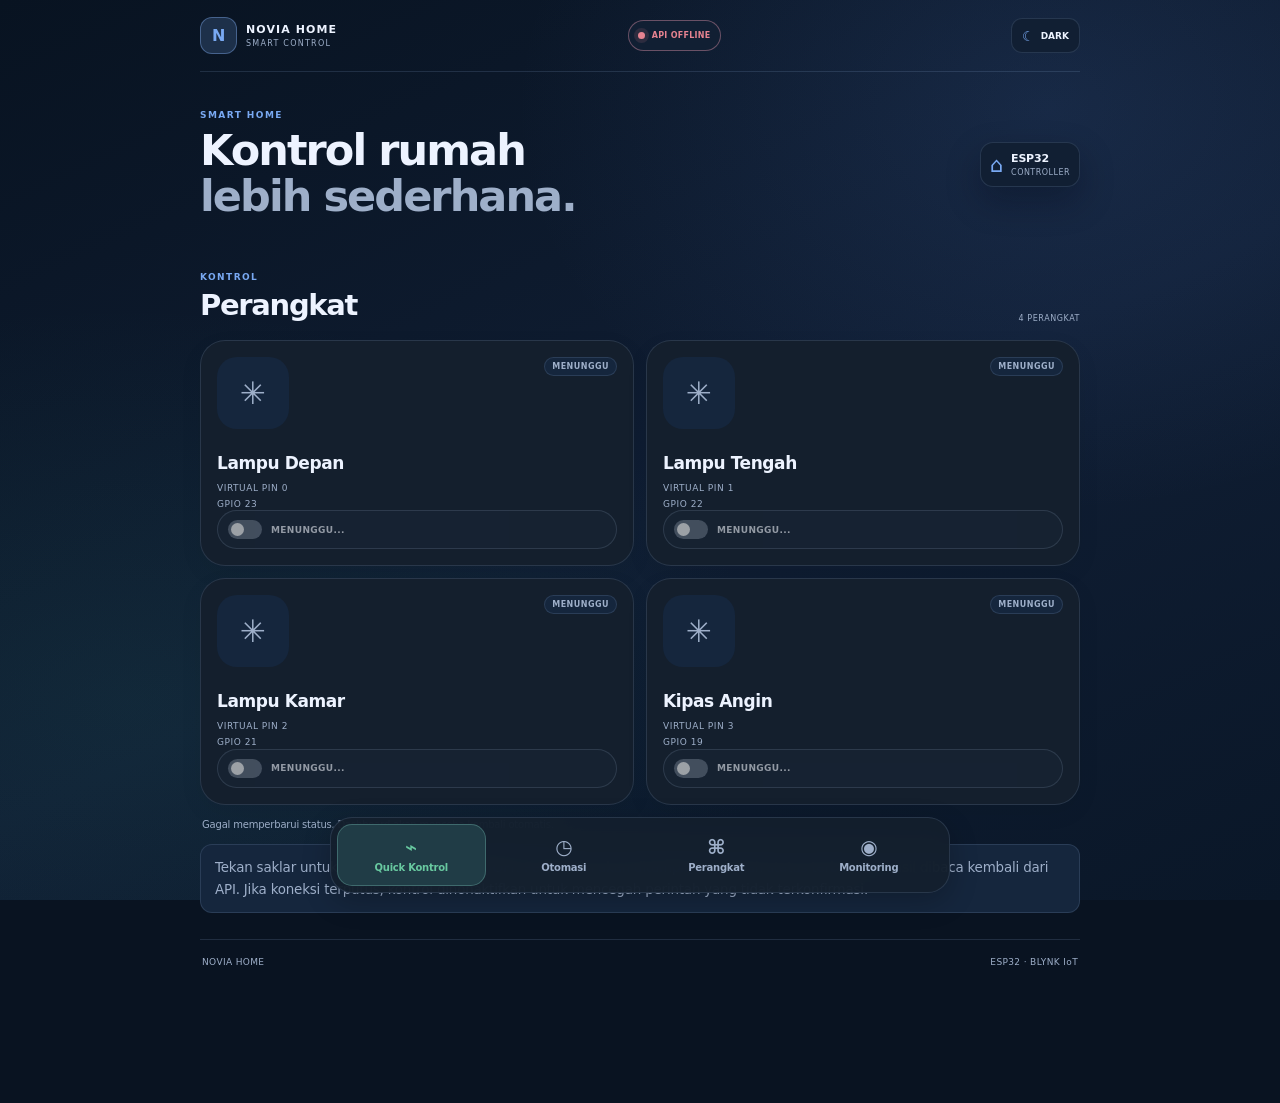
==== index.html @ cac5f299 "Add files via upload" ====
<!DOCTYPE html>
<html lang="id">

<head>
  <meta charset="UTF-8">

  <meta
    name="viewport"
    content="width=device-width, initial-scale=1, viewport-fit=cover"
  >

  <meta name="theme-color" content="#0d1319">

  <meta
    name="description"
    content="NOVIA HOME Smart Home Control untuk mengontrol dan memantau perangkat rumah berbasis ESP32 dan Blynk IoT."
  >

  <meta name="application-name" content="NOVIA HOME">

  <!-- PWA / Mobile App -->
  <meta name="mobile-web-app-capable" content="yes">
  <meta name="apple-mobile-web-app-capable" content="yes">
  <meta
    name="apple-mobile-web-app-status-bar-style"
    content="black-translucent"
  >
  <meta
    name="apple-mobile-web-app-title"
    content="NOVIA HOME"
  >

  <title>NOVIA HOME | Smart Control</title>

  <!-- Theme: Apply before rendering -->
  <script>
    (() => {
      try {
        const theme = localStorage.getItem("novia-home-theme");

        if (theme === "light" || theme === "dark") {
          document.documentElement.setAttribute("data-theme", theme);

          const themeColor = document.querySelector(
            'meta[name="theme-color"]'
          );

          if (themeColor) {
            themeColor.setAttribute(
              "content",
              theme === "light" ? "#f3f6f7" : "#0d1319"
            );
          }
        }
      } catch (_) {}
    })();
  </script>

  <!-- Stylesheets -->
  <link
    rel="stylesheet"
    href="./css/style.css?v=20261122-ui-r3"
  >

  <link
    rel="stylesheet"
    href="./css/automation.css?v=20261122-ui-r3"
  >

  <link
    rel="stylesheet"
    href="./css/refined.css?v=20261122-ui-r3"
  >

  <link
    rel="stylesheet"
    href="./css/connection-mode.css?v=20261122-ui-r3"
  >

</head>

<body>

  <div class="app-shell">

    <!-- =====================================
         TOPBAR
    ====================================== -->

    <header class="topbar">

      <a
        class="brand"
        href="./"
        aria-label="NOVIA HOME Dashboard"
      >
        <span class="brand-mark" aria-hidden="true">N</span>

        <span>
          <strong>NOVIA HOME</strong>
          <small>SMART CONTROL</small>
        </span>
      </a>

      <div
        class="demo-pill"
        role="status"
        aria-live="polite"
      >
        <span class="pulse" aria-hidden="true"></span>

        <span id="connectionStatus">
          MENGHUBUNGKAN...
        </span>
      </div>

      <!-- Theme Switcher ditambahkan otomatis oleh app.js -->

    </header>


    <!-- =====================================
         MAIN CONTENT
    ====================================== -->

    <main id="main-content">

      <!-- WELCOME SECTION -->

      <section class="welcome">

        <div>
          <p class="eyebrow">SMART HOME</p>

          <h1>
            Kontrol rumah<br>
            <span>lebih sederhana.</span>
          </h1>
        </div>

        <div class="hero-chip">

          <span class="chip-icon" aria-hidden="true">⌂</span>

          <span>
            <b>ESP32</b>
            <small>CONTROLLER</small>
          </span>

        </div>

      </section>


      <!-- =====================================
           MAIN NAVIGATION TABS
      ====================================== -->

      <nav
        class="main-tabs"
        role="tablist"
        aria-label="Navigasi dashboard"
      >

        <button
          class="main-tab is-active"
          id="tabControl"
          type="button"
          role="tab"
          aria-selected="true"
          aria-controls="panelControl"
          data-tab="panelControl"
        >
          <span aria-hidden="true">⌁</span>
          Quick Kontrol
        </button>
         <button
          class="main-tab"
          id="tabAutomation"
          type="button"
          role="tab"
          aria-selected="false"
          aria-controls="panelAutomation"
          data-tab="panelAutomation"
        >
          <span aria-hidden="true">◷</span>
          Otomasi
        </button>
        <button
          class="main-tab"
          id="tabDevices"
          type="button"
          role="tab"
          aria-selected="false"
          aria-controls="panelDevices"
          data-tab="panelDevices"
        >
          <span aria-hidden="true">⌘</span>
          Perangkat
        </button>

        <button
          class="main-tab"
          id="tabMonitor"
          type="button"
          role="tab"
          aria-selected="false"
          aria-controls="panelMonitor"
          data-tab="panelMonitor"
        >
          <span aria-hidden="true">◉</span>
          Monitoring
        </button>
      </nav>


      <!-- =====================================
           DEVICE ACCESS PANEL
      ====================================== -->

      <div
        class="tab-panel"
        id="panelDevices"
        role="tabpanel"
        aria-labelledby="tabDevices"
        hidden
      >

      <!-- =====================================
           LOCAL CONNECTION SELECTOR
           MODE AP / MODE ROUTER
      ====================================== -->

      <section
        class="connection-mode"
        aria-labelledby="connectionModeTitle"
      >

        <div class="connection-mode-heading">

          <p class="eyebrow">KONEKSI LOKAL</p>

          <h2 id="connectionModeTitle">
            Pilih akses perangkat
          </h2>

          <p>
            Pilih jalur sesuai jaringan yang digunakan.
            Mode AP dipakai saat HP terhubung langsung ke Wi-Fi ESP32;
            Mode Router dipakai saat HP dan ESP32 berada di Wi-Fi rumah.
          </p>

        </div>

        <div class="connection-mode-actions">

          <!-- MODE AP -->

          <button
            type="button"
            class="connection-mode-card"
            id="openApMode"
          >

            <span
              class="connection-mode-icon"
              aria-hidden="true"
            >⌁</span>

            <strong>MODE AP</strong>

            <span>HP terhubung ke Wi-Fi NOVIA HOME</span>

            <small>Alamat lokal: 192.168.4.1</small>

          </button>


          <!-- MODE ROUTER -->

          <div class="connection-mode-card router-card">

            <span
              class="connection-mode-icon"
              aria-hidden="true"
            >⌘</span>

            <strong>MODE ROUTER</strong>

            <span>HP dan ESP32 pada router yang sama</span>

            <label for="routerDeviceIp">
              IP ESP32
            </label>

            <input
              id="routerDeviceIp"
              type="text"
              inputmode="decimal"
              autocomplete="off"
              placeholder="Contoh: 192.168.1.25"
              maxlength="15"
            >

            <button
              type="button"
              class="connection-open-router"
              id="openRouterMode"
            >
              BUKA DASHBOARD LOKAL
            </button>

          </div>

        </div>

        <p
          class="connection-mode-note"
          id="connectionModeNote"
          role="status"
        >
          Tips: jika memakai Mode AP, sambungkan HP ke Wi-Fi ESP32 terlebih dahulu.
          Untuk Mode Router, masukkan alamat IPv4 ESP32 yang terlihat di router
          atau Serial Monitor. Koneksi internet tidak selalu diperlukan untuk akses lokal.
        </p>

      </section>


      </div>


      <!-- =====================================
           MONITORING PANEL
      ====================================== -->

      <div
        class="tab-panel"
        id="panelMonitor"
        role="tabpanel"
        aria-labelledby="tabMonitor"
        hidden
      >

        <!-- SYSTEM SUMMARY -->

        <section
          class="summary-grid"
          aria-label="Ringkasan sistem"
        >

          <article class="summary-card">

            <span class="summary-icon" aria-hidden="true">
              ⌁
            </span>

            <div>
              <small>JARINGAN</small>

              <strong>Memeriksa koneksi...</strong>

              <span class="summary-note">
                Menunggu respons API
              </span>
            </div>

          </article>


          <article class="summary-card">

            <span class="summary-icon" aria-hidden="true">
              ▣
            </span>

            <div>
              <small>PERANGKAT</small>

              <strong>Memeriksa perangkat...</strong>

              <span class="summary-note">
                ESP32 · 4 channel
              </span>
            </div>

          </article>

        </section>


        <!-- RELIABILITY MONITOR -->

        <section
          class="section-block reliability-panel"
          aria-labelledby="reliabilityTitle"
        >

          <div class="section-heading">

            <div>
              <p class="eyebrow">STATUS SISTEM</p>
              <h2 id="reliabilityTitle">Kondisi sistem</h2>
            </div>

            <button
              type="button"
              class="monitor-refresh"
              id="refreshStatus"
              aria-label="Perbarui status koneksi"
            >
              ↻ <span>PERBARUI</span>
            </button>

          </div>


          <div class="health-grid">

            <article
              class="health-item"
              id="browserHealth"
              data-health="checking"
            >
              <span class="health-dot" aria-hidden="true"></span>

              <div>
                <small>JARINGAN HP / BROWSER</small>
                <strong id="browserHealthText">
                  Memeriksa...
                </strong>
              </div>
            </article>


            <article
              class="health-item"
              id="deviceHealth"
              data-health="checking"
            >
              <span class="health-dot" aria-hidden="true"></span>

              <div>
                <small>ESP32 · STATUS PERANGKAT</small>
                <strong id="deviceHealthText">
                  Memeriksa perangkat...
                </strong>
              </div>
            </article>


            <article
              class="health-item"
              id="apiHealth"
              data-health="checking"
            >
              <span class="health-dot" aria-hidden="true"></span>

              <div>
                <small>CLOUD API · BLYNK</small>
                <strong id="apiHealthText">
                  Memeriksa...
                </strong>
              </div>
            </article>

          </div>


          <!-- HEALTH METADATA -->

          <div class="health-meta">

            <div>
              <span>Sinkronisasi terakhir</span>
              <strong id="lastSyncText">
                Belum tersedia
              </strong>
            </div>

            <div>
              <span>Waktu respons</span>
              <strong id="latencyText">--</strong>
            </div>

            <div>
              <span>Kegagalan beruntun</span>
              <strong id="failureCountText">0</strong>
            </div>

            <div>
              <span>Terakhir ESP32 online</span>
              <strong id="deviceLastSeenText">
                Belum tersedia
              </strong>
            </div>

          </div>


          <p
            class="health-footnote"
            id="deviceHealthNote"
          >
            Status ESP32 diperiksa melalui Blynk Cloud. Status API menunjukkan
            apakah layanan dashboard dapat dijangkau, sedangkan status ESP32
            menunjukkan apakah perangkat terdeteksi online oleh Blynk.
          </p>

          <div class="info-note" aria-label="Panduan membaca monitoring">
            <strong>Cara membaca status</strong>
            <ul>
              <li><b>Browser:</b> koneksi jaringan pada HP atau browser.</li>
              <li><b>Cloud API:</b> jalur komunikasi dashboard ke layanan NOVIA HOME.</li>
              <li><b>ESP32:</b> status perangkat menurut Blynk Cloud, bukan pemeriksaan relay secara fisik.</li>
              <li><b>Waktu respons:</b> durasi permintaan status API, bukan waktu respons relay.</li>
            </ul>
          </div>

        </section>


        <!-- CONNECTION HISTORY -->

        <section
          class="section-block reliability-history"
          aria-labelledby="historyTitle"
        >

          <div class="section-heading">

            <div>
              <p class="eyebrow">AKTIVITAS</p>
              <h2 id="historyTitle">Riwayat koneksi</h2>
            </div>

            <button
              type="button"
              class="history-clear"
              id="clearConnectionHistory"
            >
              HAPUS
            </button>

          </div>


          <div
            class="history-summary"
            aria-live="polite"
          >
            <span id="historyCount">
              0 kejadian tersimpan
            </span>

            <span id="historyStorageState">
              Penyimpanan lokal
            </span>
          </div>


          <ol
            class="connection-history-list"
            id="connectionHistoryList"
            aria-live="polite"
          >
            <li class="history-empty">
              Belum ada riwayat koneksi.
            </li>
          </ol>

        </section>


        <!-- SYSTEM INFORMATION -->

        <section class="section-block system-panel">

          <p class="eyebrow">INFORMASI</p>

          <h2>Detail sistem</h2>

          <div class="system-list">

            <div>
              <span>Platform</span>
              <strong>SMART HOME V4</strong>
            </div>

            <div>
              <span>Controller</span>
              <strong>ESP32 DevKit V1</strong>
            </div>

            <div>
              <span>Komunikasi</span>
              <strong>Blynk IoT</strong>
            </div>

            <div>
              <span>Hosting dashboard</span>
              <strong>GitHub Pages</strong>
            </div>

            <div>
              <span>Status integrasi</span>
              <strong class="pending">
                Memeriksa koneksi...
              </strong>
            </div>

          </div>

        </section>

      </div>


      <!-- =====================================
           CONTROL PANEL
      ====================================== -->

      <div
        class="tab-panel is-active"
        id="panelControl"
        role="tabpanel"
        aria-labelledby="tabControl"
      >

        <section class="section-block">

          <div class="section-heading">

            <div>
              <p class="eyebrow">KONTROL</p>
              <h2>Perangkat</h2>
            </div>

            <span class="count-label">
              4 PERANGKAT
            </span>

          </div>


          <div class="device-grid">

            <!-- CHANNEL 01 -->

            <article
              class="device-card"
              data-channel="0"
            >

              <div class="device-card-head">

                <span class="device-icon" aria-hidden="true">
                  ✳
                </span>

                <span class="state-badge">
                  MENUNGGU
                </span>

              </div>

              <h3>Lampu Depan</h3>

              <p>VIRTUAL PIN 0</p>
              <p>GPIO 23</p>

              <button
                type="button"
                class="toggle-button"
                aria-pressed="false"
                aria-label="Kontrol Lampu Depan"
              >
                <span
                  class="toggle-knob"
                  aria-hidden="true"
                ></span>

                <span class="toggle-label">
                  MENUNGGU...
                </span>
              </button>

            </article>


            <!-- CHANNEL 02 -->

            <article
              class="device-card"
              data-channel="1"
            >

              <div class="device-card-head">

                <span class="device-icon" aria-hidden="true">
                  ✳
                </span>

                <span class="state-badge">
                  MENUNGGU
                </span>

              </div>

              <h3>Lampu Tengah</h3>

              <p>VIRTUAL PIN 1</p>
              <p>GPIO 22</p>

              <button
                type="button"
                class="toggle-button"
                aria-pressed="false"
                aria-label="Kontrol Lampu Tengah"
              >
                <span
                  class="toggle-knob"
                  aria-hidden="true"
                ></span>

                <span class="toggle-label">
                  MENUNGGU...
                </span>
              </button>

            </article>


            <!-- CHANNEL 03 -->

            <article
              class="device-card"
              data-channel="2"
            >

              <div class="device-card-head">

                <span class="device-icon" aria-hidden="true">
                  ✳
                </span>

                <span class="state-badge">
                  MENUNGGU
                </span>

              </div>

              <h3>Lampu Kamar</h3>

              <p>VIRTUAL PIN 2</p>
              <p>GPIO 21</p>

              <button
                type="button"
                class="toggle-button"
                aria-pressed="false"
                aria-label="Kontrol Lampu Kamar"
              >
                <span
                  class="toggle-knob"
                  aria-hidden="true"
                ></span>

                <span class="toggle-label">
                  MENUNGGU...
                </span>
              </button>

            </article>


            <!-- CHANNEL 04 -->

            <article
              class="device-card"
              data-channel="3"
            >

              <div class="device-card-head">

                <span class="device-icon" aria-hidden="true">
                  ✳
                </span>

                <span class="state-badge">
                  MENUNGGU
                </span>

              </div>

              <h3>Kipas Angin</h3>

              <p>VIRTUAL PIN 3</p>
              <p>GPIO 19</p>

              <button
                type="button"
                class="toggle-button"
                aria-pressed="false"
                aria-label="Kontrol Kipas Angin"
              >
                <span
                  class="toggle-knob"
                  aria-hidden="true"
                ></span>

                <span class="toggle-label">
                  MENUNGGU...
                </span>
              </button>

            </article>

          </div>


          <p
            class="demo-note"
            role="status"
            aria-live="polite"
          >
            Menghubungkan dashboard dengan Blynk IoT...
          </p>
          <p class="info-note">
            Tekan saklar untuk mengirim perintah ON/OFF. Perubahan akan ditampilkan
            setelah status terbaru berhasil dibaca kembali dari API. Jika koneksi
            terputus, kontrol dinonaktifkan untuk mencegah perintah yang tidak terkonfirmasi.
          </p>

        </section>

      </div>


      <!-- =====================================
           AUTOMATION PANEL
      ====================================== -->

      <div
        class="tab-panel"
        id="panelAutomation"
        role="tabpanel"
        aria-labelledby="tabAutomation"
        hidden
      >

        <section
          class="section-block automation-panel"
          id="automation"
        >

          <div class="section-heading">

            <div>
              <p class="eyebrow">OTOMASI</p>
              <h2>Pengaturan otomatis</h2>
            </div>

          </div>


          <!-- TIMER AUTOMATIC -->

          <article class="automation-card">

            <div class="automation-heading">

              <span class="automation-icon">◷</span>

              <div>
                <h3>Timer otomatis</h3>
                <p>
                  Matikan perangkat setelah durasi tertentu
                </p>
              </div>

            </div>


            <label for="timerChannel">
              Pilih perangkat
            </label>

            <select id="timerChannel">
              <option value="0">Lampu Depan · V0</option>
              <option value="1">Lampu Tengah · V1</option>
              <option value="2">Lampu Kamar · V2</option>
              <option value="3">Kipas Angin · V3</option>
            </select>


            <label for="timerMinutes">
              Durasi timer
            </label>

            <select id="timerMinutes">
              <option value="15">15 menit</option>
              <option value="30">30 menit</option>
              <option value="60" selected>1 jam</option>
              <option value="120">2 jam</option>
              <option value="180">3 jam</option>
              <option value="240">4 jam</option>
              <option value="480">8 jam</option>
            </select>


            <button
              type="button"
              id="startTimer"
              class="automation-button"
            >
              AKTIFKAN TIMER
            </button>

            <button
              type="button"
              id="cancelTimer"
              class="automation-button secondary"
            >
              BATALKAN TIMER
            </button>


            <!-- LIVE TIMER COUNTDOWN -->
            

<div id="timerCountdown" class="timer-countdown" hidden>

  <div class="timer-countdown-header">
    <span>SISA WAKTU</span>
    <span id="timerCountdownBadge">AKTIF</span>
  </div>

  <div id="timerCountdownValue"
       class="timer-countdown-value">
    00:00
  </div>

  <div class="timer-progress-track">
    <div id="timerProgressBar"
         class="timer-progress-bar">
    </div>
  </div>

  <div class="timer-countdown-footer">
    <span id="timerDeviceName">Perangkat</span>
    <span id="timerRemainingLabel">
      Timer berjalan
    </span>
  </div>

</div>

    <p id="timerStatus" class="automation-status" role="status">
      Belum ada timer yang diatur.
    </p>

  </article>

  <!-- DAILY SCHEDULE -->
  <article class="automation-card">

    <div class="automation-heading">
      <span class="automation-icon">◷</span>
      <div>
        <h3>Jadwal harian</h3>
        <p>Atur jam ON/OFF dan hari berlakunya jadwal</p>
      </div>
    </div>

    <label for="scheduleChannel">Pilih perangkat</label>

    <select id="scheduleChannel">
      <option value="0">Lampu Depan · V0</option>
      <option value="1">Lampu Tengah · V1</option>
      <option value="2">Lampu Kamar · V2</option>
      <option value="3">Kipas Angin · V3</option>
    </select>

    <div class="schedule-time-grid">

      <div>
        <label for="scheduleOn">Waktu ON</label>
        <input type="time" id="scheduleOn" value="18:00">
      </div>

      <div>
        <label for="scheduleOff">Waktu OFF</label>
        <input type="time" id="scheduleOff" value="22:00">
      </div>

    </div>

    <p class="info-note">
      Pilih minimal satu hari. Jadwal yang sama akan berulang pada hari terpilih.
      Pastikan waktu perangkat dan layanan otomasi mengikuti zona waktu yang benar.
    </p>

    <label>Hari aktif</label>

    <div class="weekday-grid">

      <label><input type="checkbox" value="1" checked> Sen</label>
      <label><input type="checkbox" value="2" checked> Sel</label>
      <label><input type="checkbox" value="4" checked> Rab</label>
      <label><input type="checkbox" value="8" checked> Kam</label>
      <label><input type="checkbox" value="16" checked> Jum</label>
      <label><input type="checkbox" value="32" checked> Sab</label>
      <label><input type="checkbox" value="64" checked> Min</label>

    </div>

    <label class="schedule-enable">
      <input type="checkbox" id="scheduleEnabled" checked>
      Aktifkan jadwal
    </label>

    <button type="button" id="saveSchedule" class="automation-button">
      SIMPAN JADWAL
    </button>

    <p id="scheduleStatus" class="automation-status" role="status">
      Jadwal belum disimpan.
    </p>

  </article>

  <!-- SAVED SCHEDULES -->
  <article class="automation-card">

    <div class="automation-heading">
      <span class="automation-icon">▤</span>
      <div>
        <h3>Jadwal tersimpan</h3>
        <p>Daftar aturan yang sudah tersimpan pada layanan NOVIA HOME.</p>
        
      </div>
    </div>

    <div id="scheduleList" class="schedule-list">
      Memuat daftar jadwal...
    </div>

  </article>

</section>


    </div>

  </main>


  <!-- =========================================
       FOOTER
  ========================================== -->

  <footer>
    <span>NOVIA HOME</span>
    <span>ESP32 · BLYNK IoT</span>
  </footer>

</div>


<!-- =========================================
     APPLICATION JAVASCRIPT
========================================== -->

<script src="./js/app.js?v=20261122-ui-r3"></script>
  <script src="./js/automation.js?v=20261122-ui-r3"></script>


<!-- =========================================
     PWA SERVICE WORKER
========================================== -->

<script>

if ("serviceWorker" in navigator) {

  window.addEventListener("load", () => {

    navigator.serviceWorker
      .register("./sw.js")
      .catch(error => {

        console.error(
          "NOVIA HOME PWA registration failed:",
          error
        );

      });

  });

}

</script>

<script src="./js/connection-mode.js?v=20261122-ui-r3"></script>
</body>
</html>
---- css/style.css ----
/* =========================================================
   NOVIA HOME V4/V5 — CORE STYLES
   PART 1/3
   Theme, reset, app container, header, welcome / hero
========================================================= */


/* =========================================================
   01. COLOR TOKENS
   Sapphire = Primary
   Emerald  = Success
   Ruby     = Danger
   Amethyst = Secondary Accent
   Gold     = Caution
========================================================= */

:root {
  color-scheme: dark;

  --bg: #091321;
  --surface: #111f33;
  --surface-light: #1a2b43;
  --surface-raised: #1b2d48;
  --surface-soft: #15263d;

  --border: rgba(151, 181, 222, 0.16);
  --border-strong: rgba(151, 181, 222, 0.29);
  --line: rgba(151, 181, 222, 0.16);

  --text: #edf3ff;
  --muted: #9eafc9;

  --accent: #79a9f2;
  --accent-strong: #9bc1ff;
  --accent-dark: #416fb8;
  --accent-secondary: #ad91e8;

  --warning: #e5bd72;
  --danger: #e78391;
  --success: #68c9a0;

  --shadow: 0 14px 34px rgba(2, 8, 20, 0.30);

  --radius-sm: 10px;
  --radius-md: 14px;
  --radius-lg: 18px;

  --transition: 180ms ease;
  --ease: 180ms ease;
}


/* LIGHT THEME */

html[data-theme="light"] {
  color-scheme: light;

  --bg: #f2f5fb;
  --surface: #ffffff;
  --surface-light: #edf2fa;
  --surface-raised: #ffffff;
  --surface-soft: #eaf0f9;

  --border: rgba(55, 82, 125, 0.14);
  --border-strong: rgba(55, 82, 125, 0.25);
  --line: rgba(55, 82, 125, 0.14);

  --text: #1c2b45;
  --muted: #687995;

  --accent: #3869b2;
  --accent-strong: #28589f;
  --accent-dark: #244b88;
  --accent-secondary: #7958b5;

  --warning: #98702e;
  --danger: #b64e64;
  --success: #237c5c;

  --shadow: 0 10px 28px rgba(38, 61, 100, 0.09);
}


/* =========================================================
   02. RESET & DOCUMENT
========================================================= */

*,
*::before,
*::after {
  box-sizing: border-box;
}

html {
  min-height: 100%;
  background: var(--bg);
  color: var(--text);
  scroll-behavior: smooth;
}

body {
  min-height: 100vh;
  margin: 0;

  padding-bottom: calc(94px + env(safe-area-inset-bottom, 0px));

  background: var(--bg);
  color: var(--text);

  font-family: Inter, system-ui, -apple-system, "Segoe UI", sans-serif;
  letter-spacing: -0.012em;

  -webkit-font-smoothing: antialiased;
  -moz-osx-font-smoothing: grayscale;
}


/* DARK BACKGROUND */

html:not([data-theme="light"]) body {
  background:
    radial-gradient(
      ellipse at 82% 12%,
      rgba(72, 112, 184, 0.17),
      transparent 36%
    ),
    radial-gradient(
      ellipse at 10% 78%,
      rgba(40, 139, 116, 0.10),
      transparent 40%
    ),
    linear-gradient(
      155deg,
      #081321 0%,
      #101e34 55%,
      #0a1728 100%
    );

  background-attachment: fixed;
}


/* LIGHT BACKGROUND */

html[data-theme="light"] body {
  background:
    radial-gradient(
      ellipse at 88% 8%,
      rgba(56, 105, 178, 0.075),
      transparent 36%
    ),
    linear-gradient(
      155deg,
      #f8faff 0%,
      #edf2fa 58%,
      #f5f7fc 100%
    );

  background-attachment: fixed;
}


/* GLOBAL ELEMENTS */

button,
select,
input {
  font: inherit;
  -webkit-tap-highlight-color: transparent;
}

a {
  color: inherit;
}

img {
  max-width: 100%;
}

button:disabled {
  cursor: not-allowed;
}


/* =========================================================
   03. APP CONTAINER
========================================================= */

.app-shell {
  width: min(calc(100% - 28px), 880px);
  margin-inline: auto;

  background: transparent;
  color: var(--text);
}


/* =========================================================
   04. HEADER
========================================================= */

.topbar {
  min-height: 64px;

  display: flex;
  align-items: center;
  justify-content: space-between;

  gap: 9px;

  border-bottom: 1px solid var(--border);
}


/* BRAND */

.brand {
  min-width: 0;

  display: flex;
  align-items: center;

  gap: 9px;

  color: var(--text);
  text-decoration: none;
}

.brand-mark {
  flex: 0 0 37px;

  width: 37px;
  height: 37px;

  display: grid;
  place-items: center;

  border: 1px solid color-mix(
    in srgb,
    var(--accent) 30%,
    var(--border)
  );

  border-radius: 12px;

  color: var(--accent);

  background: color-mix(
    in srgb,
    var(--accent) 12%,
    var(--surface)
  );

  font-weight: 800;
}

.brand strong,
.brand small {
  display: block;
}

.brand strong {
  color: var(--text);
  font-size: 11px;
  letter-spacing: 1.1px;
}

.brand small {
  margin-top: 3px;

  color: var(--muted);
  font-size: 8px;
  letter-spacing: 1.25px;
}


/* CONNECTION STATUS */

.demo-pill {
  max-width: 44%;
  min-height: 31px;

  display: flex;
  align-items: center;

  gap: 7px;
  padding: 7px 9px;

  border: 1px solid var(--border);
  border-radius: 30px;

  background: var(--surface);
  color: var(--muted);

  font-size: 8px;
  font-weight: 750;
  letter-spacing: 0.035em;

  white-space: nowrap;
}

.pulse {
  flex: 0 0 7px;

  width: 7px;
  height: 7px;

  border-radius: 50%;
  background: var(--warning);
}

.demo-pill.is-online {
  color: var(--success);

  border-color: color-mix(
    in srgb,
    var(--success) 35%,
    var(--border)
  );
}

.demo-pill.is-online .pulse {
  background: var(--success);

  box-shadow: 0 0 0 4px color-mix(
    in srgb,
    var(--success) 13%,
    transparent
  );
}

.demo-pill.is-offline {
  color: var(--danger);

  border-color: color-mix(
    in srgb,
    var(--danger) 35%,
    var(--border)
  );
}

.demo-pill.is-offline .pulse {
  background: var(--danger);

  box-shadow: 0 0 0 4px color-mix(
    in srgb,
    var(--danger) 13%,
    transparent
  );
}

.demo-pill.is-checking {
  color: var(--warning);
}

.demo-pill.is-checking .pulse {
  background: var(--warning);
}


/* THEME TOGGLE */

.theme-toggle {
  min-height: 35px;

  display: inline-flex;
  align-items: center;
  justify-content: center;

  gap: 6px;
  padding: 7px 10px;

  border: 1px solid var(--border);
  border-radius: 11px;

  color: var(--text);
  background: var(--surface);

  font-size: 9px;
  font-weight: 700;

  cursor: pointer;

  transition:
    border-color var(--transition),
    background var(--transition),
    transform var(--transition);
}

.theme-toggle:active {
  transform: scale(0.97);
}

.theme-toggle-icon {
  color: var(--accent);
  font-size: 14px;
  line-height: 1;
}


/* =========================================================
   05. WELCOME / HERO
========================================================= */

.welcome {
  display: flex;
  align-items: center;
  justify-content: space-between;

  gap: 14px;
  padding: 29px 0 22px;
}

.welcome > div:first-child {
  min-width: 0;
}

.eyebrow {
  margin: 0 0 7px;

  color: var(--accent);

  font-size: 9px;
  font-weight: 800;
  letter-spacing: 1.6px;
}

h1 {
  margin: 0;

  color: var(--text);

  font-size: clamp(29px, 8vw, 43px);
  line-height: 1.08;
  font-weight: 750;
  letter-spacing: -0.045em;
}

h1 span {
  color: var(--muted);
}

.welcome-copy {
  margin: 12px 0 0;

  color: var(--muted);

  font-size: 12px;
  line-height: 1.6;
}


/* HERO CHIP */

.hero-chip {
  flex: 0 0 auto;

  display: flex;
  align-items: center;

  gap: 8px;
  padding: 9px;

  border: 1px solid var(--border);
  border-radius: 13px;

  background: var(--surface);
  box-shadow: var(--shadow);
}

.chip-icon {
  color: var(--accent);
  font-size: 21px;
}

.hero-chip b,
.hero-chip small {
  display: block;
}

.hero-chip b {
  color: var(--text);
  font-size: 11px;
}

.hero-chip small {
  margin-top: 3px;

  color: var(--muted);

  font-size: 8px;
  letter-spacing: 0.06em;
}

/* =========================================================
   NOVIA HOME V4/V5 — CORE STYLES
   PART 2/3
   Summary, sections, device cards and device toggle
========================================================= */


/* =========================================================
   06. SUMMARY
========================================================= */

.summary-grid {
  display: grid;
  grid-template-columns: repeat(2, minmax(0, 1fr));

  gap: 9px;
}

.summary-card {
  min-width: 0;
  min-height: 88px;

  display: flex;
  align-items: center;

  gap: 9px;
  padding: 11px;

  border: 1px solid var(--border);
  border-radius: 15px;

  background: var(--surface);
  box-shadow: var(--shadow);
}

.summary-card div {
  min-width: 0;

  display: grid;
  gap: 5px;
}

.summary-icon {
  flex: 0 0 auto;

  color: var(--accent);
  font-size: 21px;
}

.summary-card small {
  color: var(--muted);

  font-size: 8px;
  letter-spacing: 0.06em;
}

.summary-card strong {
  color: var(--text);

  font-size: 11px;
  line-height: 1.3;

  overflow-wrap: anywhere;
}

.summary-note {
  color: var(--muted);

  font-size: 9px;
  line-height: 1.35;
}


/* =========================================================
   07. SECTIONS
========================================================= */

.section-block {
  min-width: 0;
  margin: 25px 0 26px;
}

.section-heading {
  display: flex;
  align-items: flex-end;
  justify-content: space-between;

  gap: 8px;
  margin-bottom: 13px;
}

.section-heading .eyebrow {
  margin-bottom: 6px;
}

.section-heading h2 {
  margin: 0;

  color: var(--text);

  font-size: 19px;
  line-height: 1.2;
  font-weight: 700;
  letter-spacing: -0.025em;
}

.count-label {
  color: var(--muted);

  font-size: 8px;
  letter-spacing: 0.07em;

  white-space: nowrap;
}


/* =========================================================
   08. DEVICE GRID / CARDS
========================================================= */

.device-grid {
  display: grid;
  grid-template-columns: repeat(2, minmax(0, 1fr));

  gap: 10px;
}

.device-card {
  min-width: 0;
  min-height: 176px;

  display: flex;
  flex-direction: column;

  padding: 13px;
  overflow: hidden;

  border: 1px solid var(--border);
  border-radius: var(--radius-lg);

  color: var(--text);

  background: linear-gradient(
    145deg,
    var(--surface-raised),
    var(--surface)
  );

  box-shadow:
    var(--shadow),
    inset 0 1px 0 rgba(255, 255, 255, 0.025);

  transition:
    transform var(--transition),
    border-color var(--transition),
    background var(--transition),
    box-shadow var(--transition);
}

.device-card:active {
  transform: scale(0.985);
}


/* DEVICE ACTIVE STATE */

.device-card.is-on {
  border-color: color-mix(
    in srgb,
    var(--accent) 58%,
    var(--border)
  );

  background: linear-gradient(
    145deg,
    color-mix(in srgb, var(--accent) 15%, var(--surface-raised)),
    color-mix(in srgb, var(--accent) 6%, var(--surface))
  );

  box-shadow:
    0 0 0 1px color-mix(
      in srgb,
      var(--accent) 8%,
      transparent
    ),
    var(--shadow);
}


/* DEVICE CARD HEADER */

.device-card-head {
  display: flex;
  align-items: center;
  justify-content: space-between;

  margin-bottom: 25px;
}

.device-icon {
  width: 30px;
  height: 30px;

  display: grid;
  place-items: center;

  border-radius: 10px;

  color: var(--muted);
  background: var(--surface-soft);

  font-size: 18px;
}

.device-card.is-on .device-icon {
  color: var(--accent);

  background: color-mix(
    in srgb,
    var(--accent) 14%,
    var(--surface)
  );
}


/* STATE BADGE */

.state-badge {
  padding: 4px 7px;

  border: 1px solid var(--border);
  border-radius: 20px;

  color: var(--muted);
  background: var(--surface-soft);

  font-size: 8px;
  font-weight: 750;
  letter-spacing: 0.06em;
}

.device-card.is-on .state-badge {
  color: var(--accent);

  border-color: color-mix(
    in srgb,
    var(--accent) 32%,
    var(--border)
  );
}


/* DEVICE TEXT */

.device-card h3 {
  margin: 0 0 5px;

  color: var(--text);

  font-size: 13px;
  line-height: 1.25;
  font-weight: 700;

  overflow-wrap: anywhere;
}

.device-card > p {
  margin: 0;

  color: var(--muted);

  font-size: 8px;
  line-height: 1.4;
  letter-spacing: 0.07em;
}


/* =========================================================
   09. DEVICE TOGGLE
========================================================= */

.toggle-button {
  width: 100%;
  min-height: 44px;

  display: flex;
  align-items: center;

  gap: 9px;
  margin-top: auto;
  padding: 9px 10px;

  border: 1px solid var(--border-strong);
  border-radius: 12px;

  color: var(--text);
  background: var(--surface-soft);

  cursor: pointer;
  touch-action: manipulation;

  transition:
    background var(--transition),
    border-color var(--transition),
    color var(--transition),
    transform var(--transition);
}

.toggle-button:active {
  transform: scale(0.98);
}

.toggle-button:disabled {
  cursor: wait;
  opacity: 0.68;
  filter: saturate(0.72);
}

.toggle-button:disabled .toggle-label {
  letter-spacing: 0.04em;
}


/* TOGGLE KNOB */

.toggle-knob {
  position: relative;

  flex: 0 0 34px;

  width: 34px;
  height: 19px;

  border-radius: 20px;

  background: color-mix(
    in srgb,
    var(--muted) 55%,
    var(--surface-soft)
  );

  transition: background var(--transition);
}

.toggle-knob::after {
  content: "";

  position: absolute;
  top: 3px;
  left: 3px;

  width: 13px;
  height: 13px;

  border-radius: 50%;

  background: #fff;

  transition: transform var(--transition);
}

.toggle-label {
  color: inherit;

  font-size: 9px;
  font-weight: 750;
  letter-spacing: 0.02em;
}


/* ACTIVE TOGGLE */

.device-card.is-on .toggle-button {
  color: #fff;
  border-color: transparent;

  background: linear-gradient(
    135deg,
    var(--accent-strong),
    var(--accent-dark)
  );

  box-shadow: 0 5px 14px color-mix(
    in srgb,
    var(--accent-dark) 22%,
    transparent
  );
}

.device-card.is-on .toggle-knob {
  background: rgba(255, 255, 255, 0.35);
}

.device-card.is-on .toggle-knob::after {
  transform: translateX(15px);
  background: #fff;
}


/* DEMO NOTE */

.demo-note {
  margin: 12px 2px 0;

  color: var(--muted);

  font-size: 10px;
  line-height: 1.55;
   }

/* =========================================================
   NOVIA HOME V4/V5 — CORE STYLES
   PART 3/3
   System panel, footer, navigation, accessibility,
   responsive layout and reduced motion
========================================================= */


/* =========================================================
   10. SYSTEM PANEL
========================================================= */

.system-panel {
  margin-top: 25px;
  padding: 15px;

  border: 1px solid var(--border);
  border-radius: 16px;

  background: var(--surface);
  box-shadow: var(--shadow);
}

.system-panel h2 {
  margin: 0 0 12px;

  color: var(--text);
  font-size: 18px;
}

.system-list {
  overflow: hidden;

  border: 1px solid var(--border);
  border-radius: 12px;

  background: var(--surface-soft);
}

.system-list div {
  display: flex;
  justify-content: space-between;

  gap: 8px;
  padding: 11px 12px;

  border-bottom: 1px solid var(--border);

  font-size: 10px;
}

.system-list div:last-child {
  border-bottom: 0;
}

.system-list span {
  color: var(--muted);
}

.system-list strong {
  color: var(--text);
  text-align: right;

  overflow-wrap: anywhere;
}

.pending {
  color: var(--warning) !important;
}


/* =========================================================
   11. FOOTER
========================================================= */

footer {
  display: flex;
  justify-content: space-between;

  gap: 12px;
  margin-top: 16px;
  padding: 17px 2px 24px;

  border-top: 1px solid var(--border);

  color: var(--muted);

  font-size: 9px;
  letter-spacing: 0.04em;
}


/* =========================================================
   12. BOTTOM NAVIGATION
========================================================= */

.main-tabs {
  position: fixed;

  left: 50%;
  bottom: calc(7px + env(safe-area-inset-bottom, 0px));

  z-index: 1000;

  width: min(560px, calc(100% - 20px));

  display: grid;
  grid-template-columns: repeat(3, minmax(0, 1fr));

  gap: 5px;
  margin: 0;
  padding: 6px;

  transform: translateX(-50%);

  border: 1px solid var(--border);
  border-radius: 17px;

  background: color-mix(
    in srgb,
    var(--surface) 94%,
    transparent
  );

  box-shadow: 0 9px 28px rgba(0, 0, 0, 0.22);

  backdrop-filter: blur(16px);
  -webkit-backdrop-filter: blur(16px);
}

.main-tab {
  min-width: 0;
  min-height: 51px;

  display: flex;
  flex-direction: column;
  align-items: center;
  justify-content: center;

  gap: 3px;
  padding: 6px 3px;

  border: 1px solid transparent;
  border-radius: 11px;

  color: var(--muted);
  background: transparent;

  font-size: 9px;
  line-height: 1.2;
  font-weight: 750;

  cursor: pointer;

  transition:
    color var(--transition),
    background var(--transition),
    border-color var(--transition);
}

.main-tab span {
  font-size: 18px;
  line-height: 1;
}

.main-tab.is-active {
  color: var(--accent-strong);

  background: color-mix(
    in srgb,
    var(--accent) 14%,
    var(--surface)
  );

  border-color: color-mix(
    in srgb,
    var(--accent) 30%,
    transparent
  );
}


/* TAB PANEL */

.tab-panel {
  min-width: 0;
  animation: tabFade 0.18s ease;
}

.tab-panel[hidden] {
  display: none !important;
}

@keyframes tabFade {
  from {
    opacity: 0.65;
    transform: translateY(3px);
  }

  to {
    opacity: 1;
    transform: translateY(0);
  }
}


/* =========================================================
   13. ACCESSIBILITY & FEEDBACK
========================================================= */

button:focus-visible,
select:focus-visible,
input:focus-visible,
.toggle-button:focus-visible {
  outline: 2px solid var(--accent);
  outline-offset: 3px;
}

::selection {
  color: #fff;
  background: var(--accent-dark);
}


/* =========================================================
   14. RESPONSIVE — TABLET & UP
========================================================= */

@media (min-width: 600px) {

  body {
    padding-bottom: 28px;
  }

  .app-shell {
    width: min(calc(100% - 48px), 880px);
  }

  .topbar {
    min-height: 72px;
  }

  .welcome {
    padding: 38px 0 28px;
  }

  .summary-grid {
    gap: 14px;
  }

  .device-grid {
    gap: 14px;
  }

  .device-card {
    min-height: 168px;
    padding: 16px;
  }

  .main-tabs {
    width: min(560px, calc(100% - 32px));
  }
}


/* =========================================================
   MOBILE — MAX WIDTH 520PX
========================================================= */

@media (max-width: 520px) {

  .app-shell {
    width: calc(100% - 28px);
  }

  .topbar {
    min-height: 61px;
    gap: 7px;
  }

  .demo-pill {
    max-width: 42%;
  }

  .welcome {
    align-items: flex-start;

    padding: 27px 0 20px;
    gap: 11px;
  }

  .welcome-copy {
    font-size: 12px;
    line-height: 1.65;
  }

  .section-block {
    margin: 21px 0 24px;
  }

  .device-grid {
    gap: 9px;
  }

  .device-card {
    min-height: 168px;
    padding: 12px;
  }

  .device-card-head {
    margin-bottom: 22px;
  }

  .device-card h3 {
    font-size: 12px;
  }

  .summary-card {
    min-height: 84px;

    padding: 10px;
    gap: 8px;
  }

  .theme-toggle {
    padding: 7px 9px;
    font-size: 9px;
  }

  body {
    padding-bottom: calc(88px + env(safe-area-inset-bottom, 0px));
  }

  .main-tabs {
    gap: 4px;
    padding: 5px;
  }
}


/* =========================================================
   SMALL MOBILE — MAX WIDTH 380PX
========================================================= */

@media (max-width: 380px) {

  .app-shell {
    width: calc(100% - 22px);
  }

  .brand strong {
    font-size: 10px;
  }

  .brand small {
    font-size: 7px;
  }

  .demo-pill {
    gap: 5px;
    max-width: 40%;

    padding: 6px 7px;

    font-size: 7px;
  }

  .theme-toggle {
    padding: 6px 7px;
    font-size: 8px;
  }

  .hero-chip {
    padding: 7px;
  }

  .hero-chip .chip-icon {
    font-size: 18px;
  }

  .device-card {
    min-height: 160px;
    padding: 10px;
  }

  .device-card h3 {
    font-size: 11px;
  }

  .toggle-button {
    min-height: 42px;

    gap: 6px;
    padding: 7px;
  }

  .toggle-label {
    font-size: 8px;
  }

  .summary-card {
    padding: 9px;
  }

  .summary-card strong {
    font-size: 10px;
  }

  .main-tab {
    font-size: 8px;
  }
}


/* =========================================================
   EXTRA SMALL MOBILE — MAX WIDTH 320PX
========================================================= */

@media (max-width: 320px) {

  .app-shell {
    width: calc(100% - 20px);
  }

  .brand small,
  .hero-chip {
    display: none;
  }

  .device-card {
    padding: 9px;
  }

  .device-card h3 {
    font-size: 10px;
  }

  .summary-card {
    gap: 6px;
  }

  .toggle-label {
    font-size: 7px;
  }
}


/* =========================================================
   REDUCED MOTION — ACCESSIBILITY
========================================================= */

@media (prefers-reduced-motion: reduce) {

  *,
  *::before,
  *::after {
    scroll-behavior: auto !important;
    animation-duration: 0.01ms !important;
    transition-duration: 0.01ms !important;
  }
}


/* =========================================================
   NOVIA HOME UI R2 — REFERENCE-LED MOBILE NAV & CARDS
   Four dedicated destinations: Control, Devices, Monitoring,
   Automation. Keep theme tokens and functional selectors intact.
========================================================= */
.main-tabs {
  grid-template-columns: repeat(4, minmax(0, 1fr));
  width: min(620px, calc(100% - 20px));
  gap: 4px;
  padding: 6px;
  border-radius: 22px;
}
.main-tab {
  min-height: 62px;
  gap: 5px;
  padding: 7px 2px;
  border-radius: 15px;
  font-size: clamp(8px, 2.35vw, 10px);
  white-space: nowrap;
}
.main-tab span { font-size: 19px; }
.main-tab.is-active {
  color: var(--success);
  background: color-mix(in srgb, var(--success) 17%, var(--surface));
  border-color: color-mix(in srgb, var(--success) 22%, var(--border));
}
.tab-panel { padding-top: 2px; }
.tab-panel > .connection-mode { margin-top: 8px; }

/* Reference-style device cards: generous space, soft outlines. */
.device-grid { gap: 12px; }
.device-card {
  position: relative;
  min-height: 190px;
  padding: 16px;
  border-radius: 25px;
  border-color: var(--border);
  background: color-mix(in srgb, var(--surface) 96%, transparent);
  box-shadow: 0 8px 24px rgba(0,0,0,.055);
}
.device-card-head { align-items: flex-start; margin-bottom: 24px; }
.device-icon {
  width: 72px;
  height: 72px;
  display: grid;
  place-items: center;
  border-radius: 20px;
  font-size: 31px;
}
.device-card h3 { font-size: clamp(14px, 3.7vw, 17px); letter-spacing: -.025em; }
.device-card > p { margin: 3px 0 0; font-size: 9px; letter-spacing: .06em; }
.device-card .toggle-button {
  min-width: 70px;
  min-height: 39px;
  border-radius: 30px;
}
.section-block { margin-top: 22px; }
.section-heading { margin-bottom: 17px; }
.section-heading h2 { font-size: clamp(22px, 6vw, 29px); letter-spacing: -.045em; }
.eyebrow { letter-spacing: .16em; }

/* Dedicated device-access page. */
.connection-mode {
  padding: 19px;
  border-radius: 24px;
  box-shadow: var(--shadow);
}
.connection-mode-heading h2 { font-size: clamp(20px, 5.4vw, 25px); letter-spacing: -.035em; }
.connection-mode-heading p:not(.eyebrow) { font-size: 13px; line-height: 1.65; }
.connection-mode-actions { gap: 12px; margin-top: 18px; }
.connection-mode-card {
  min-height: 250px;
  justify-content: flex-start;
  gap: 11px;
  padding: 18px 12px;
  border-radius: 22px;
  background: var(--surface-light);
}
.connection-mode-icon { font-size: 31px; }
.connection-mode-card strong { font-size: 14px; }
.connection-mode-card span:not(.connection-mode-icon) { font-size: 12px; line-height: 1.5; }
.connection-mode-card small { margin-top: 4px; font-size: 12px; line-height: 1.4; }
.connection-mode-card label { align-self: stretch; text-align: left; }
.connection-mode-card input { min-height: 44px; border-radius: 13px; }
.connection-mode-card .connection-mode-open,
.connection-mode-card button { min-height: 45px; border-radius: 12px; }

/* Light palette mirrors the clean white / pale blue reference. */
html[data-theme="light"] .main-tabs {
  background: rgba(255,255,255,.92);
  box-shadow: 0 12px 32px rgba(36,57,91,.12);
}
html[data-theme="light"] .device-card,
html[data-theme="light"] .automation-card,
html[data-theme="light"] .connection-mode {
  background: #fff;
  box-shadow: 0 10px 28px rgba(36,57,91,.075);
}
html[data-theme="light"] .connection-mode-card {
  background: #edf3fb;
}
html[data-theme="light"] .automation-card select,
html[data-theme="light"] .automation-card input[type="time"] {
  background: #eaf1fb;
  border-color: rgba(63,91,133,.2);
}
html:not([data-theme="light"]) .device-card,
html:not([data-theme="light"]) .connection-mode-card {
  background: #141f2d;
}
html:not([data-theme="light"]) .main-tabs {
  background: rgba(20,31,45,.94);
}

@media (max-width: 520px) {
  body { padding-bottom: calc(100px + env(safe-area-inset-bottom, 0px)); }
  .main-tabs {
    width: calc(100% - 36px);
    bottom: calc(10px + env(safe-area-inset-bottom, 0px));
    border-radius: 25px;
  }
  .main-tab { min-height: 65px; font-size: 9px; }
  .device-card { min-height: 190px; padding: 14px; }
  .device-card-head { margin-bottom: 24px; }
  .device-icon { width: 66px; height: 66px; }
  .connection-mode { padding: 17px; }
  .connection-mode-card { min-height: 250px; padding: 15px 10px; }
}
@media (max-width: 360px) {
  .main-tabs { width: calc(100% - 20px); gap: 2px; padding: 5px; }
  .main-tab { font-size: 8px; }
  .device-grid { gap: 8px; }
  .device-card { min-height: 176px; padding: 11px; }
  .device-icon { width: 58px; height: 58px; border-radius: 17px; }
  .connection-mode-actions { grid-template-columns: 1fr; }
  .connection-mode-card { min-height: auto; }
}

@media (min-width: 600px) {
  body { padding-bottom: 112px; }
}


/* =========================================================
   NOVIA HOME R3 — FOUR BOTTOM TABS FIT ON SMALL SCREENS
   Keep all four destinations on one row; prevent intrinsic
   button width and long labels from forcing overlap/wrapping.
========================================================= */
.main-tabs {
  display: grid;
  grid-template-columns: repeat(4, minmax(0, 1fr));
  align-items: stretch;
  width: min(620px, calc(100% - 20px));
  box-sizing: border-box;
  gap: 4px;
}

.main-tabs .main-tab {
  display: flex;
  flex: 1 1 0;
  flex-direction: column;
  align-items: center;
  justify-content: center;
  min-width: 0;
  max-width: 100%;
  box-sizing: border-box;
  padding: 7px 1px;
  gap: 5px;
  white-space: nowrap;
  overflow: hidden;
  font-size: clamp(7px, 2.45vw, 10px);
  letter-spacing: -0.025em;
  line-height: 1.15;
  text-align: center;
}

.main-tabs .main-tab span {
  flex: 0 0 auto;
  font-size: clamp(16px, 4.8vw, 20px);
  line-height: 1;
}

@media (max-width: 360px) {
  .main-tabs {
    width: calc(100% - 16px);
    gap: 2px;
    padding: 5px;
  }
  .main-tabs .main-tab {
    padding-inline: 0;
    font-size: clamp(7px, 2.35vw, 8.5px);
    gap: 4px;
  }
  .main-tabs .main-tab span { font-size: 16px; }
}

@media (max-width: 300px) {
  .main-tabs { width: calc(100% - 10px); gap: 1px; padding: 4px; }
  .main-tabs .main-tab { font-size: 7px; }
}
---- css/automation.css ----
/* =========================================================
   NOVIA HOME V4/V5 — AUTOMATION COMPONENTS
   Automation-only selectors. Shared palette comes from style.css.
========================================================= */

.automation-panel { min-width: 0; margin-top: 22px; color: var(--text); }
.automation-panel .section-heading { align-items: flex-end; gap: 8px; margin-bottom: 13px; }
.automation-panel .section-heading h2 { margin: 0; color: var(--text); font-size: 19px; line-height: 1.2; }
.automation-panel .eyebrow { margin: 0; color: var(--accent); }
.automation-panel .count-label { color: var(--muted); }

.automation-card {
  min-width: 0;
  margin: 0 0 12px;
  padding: 15px;
  border: 1px solid var(--border);
  border-radius: 17px;
  color: var(--text);
  background: linear-gradient(145deg,var(--surface-raised),var(--surface));
  box-shadow: var(--shadow);
}
.automation-heading { display: flex; align-items: center; gap: 11px; margin-bottom: 15px; }
.automation-icon {
  flex: 0 0 39px;
  width: 39px;
  height: 39px;
  display: grid;
  place-items: center;
  border-radius: 12px;
  color: var(--accent);
  background: color-mix(in srgb,var(--accent) 13%,var(--surface-soft));
  font-size: 21px;
}
.automation-heading h3 { margin: 0 0 4px; color: var(--text); font-size: 14px; }
.automation-heading p { margin: 0; color: var(--muted); font-size: 10px; line-height: 1.45; }
.automation-card > label, .schedule-time-grid label {
  display: block;
  margin: 13px 0 7px;
  color: var(--muted);
  font-size: 10px;
  font-weight: 650;
}
.automation-card select, .automation-card input[type="time"] {
  display: block;
  width: 100%;
  min-width: 0;
  min-height: 45px;
  padding: 10px 12px;
  border: 1px solid var(--border-strong);
  border-radius: 11px;
  color: var(--text);
  background: var(--surface-soft);
  font: inherit;
  font-size: 13px;
  color-scheme: dark;
}
html[data-theme="light"] .automation-card select,
html[data-theme="light"] .automation-card input[type="time"] { color-scheme: light; }
.automation-card select:focus, .automation-card input[type="time"]:focus {
  outline: 2px solid color-mix(in srgb,var(--accent) 25%,transparent);
  border-color: var(--accent);
}
.automation-button {
  display: block;
  width: 100%;
  min-height: 45px;
  margin-top: 13px;
  padding: 11px 13px;
  border: 1px solid transparent;
  border-radius: 12px;
  color: #fff;
  background: linear-gradient(135deg,var(--accent-strong),var(--accent-dark));
  box-shadow: 0 5px 14px color-mix(in srgb,var(--accent-dark) 18%,transparent);
  font-size: 11px;
  font-weight: 800;
  letter-spacing: .04em;
  cursor: pointer;
  touch-action: manipulation;
  transition: transform var(--transition), filter var(--transition);
}
.automation-button.secondary {
  color: var(--text);
  background: var(--surface-soft);
  border-color: var(--border);
  box-shadow: none;
}
.automation-button:active { transform: scale(.985); }
.automation-button:disabled { opacity: .55; cursor: not-allowed; }
.automation-status { min-height: 18px; margin: 11px 0 0; color: var(--muted); font-size: 10px; line-height: 1.5; }
.automation-status.success { color: var(--accent); }
.automation-status.error { color: var(--danger); }

.schedule-time-grid { display: grid; grid-template-columns: repeat(2,minmax(0,1fr)); gap: 10px; }
.weekday-grid { display: grid; grid-template-columns: repeat(4,minmax(0,1fr)); gap: 7px; margin-top: 10px; }
.weekday-grid label {
  min-width: 0;
  min-height: 39px;
  display: flex;
  align-items: center;
  justify-content: center;
  gap: 5px;
  padding: 6px 3px;
  border: 1px solid var(--border);
  border-radius: 10px;
  color: var(--text);
  background: var(--surface-soft);
  font-size: 10px;
  font-weight: 700;
  cursor: pointer;
}
.weekday-grid label:has(input:checked) {
  color: var(--accent);
  border-color: color-mix(in srgb,var(--accent) 55%,var(--border));
  background: color-mix(in srgb,var(--accent) 13%,var(--surface));
}
.weekday-grid input { width: 14px; height: 14px; margin: 0; accent-color: var(--accent); }
.schedule-enable { display: flex !important; align-items: center; gap: 9px; margin-top: 16px !important; color: var(--text) !important; }
.schedule-enable input { width: 17px; height: 17px; accent-color: var(--accent); }
.schedule-list { display: grid; gap: 9px; }
.schedule-item {
  min-width: 0;
  padding: 12px;
  border: 1px solid var(--border);
  border-radius: 12px;
  color: var(--text);
  background: var(--surface-soft);
}
.schedule-item-top { display: flex; align-items: center; justify-content: space-between; gap: 8px; }
.schedule-item-name { min-width: 0; color: var(--text); font-size: 12px; font-weight: 750; overflow-wrap: anywhere; }
.schedule-item-time { margin-top: 8px; color: var(--accent); font-size: 13px; font-weight: 750; }
.schedule-item-days { margin-top: 4px; color: var(--muted); font-size: 10px; line-height: 1.4; }
.schedule-empty { padding: 16px 10px; border: 1px dashed var(--border); border-radius: 11px; color: var(--muted); text-align: center; font-size: 11px; }
.schedule-state { padding: 5px 8px; border-radius: 20px; color: var(--accent); background: color-mix(in srgb,var(--accent) 14%,var(--surface)); font-size: 9px; font-weight: 800; white-space: nowrap; }
.schedule-state.off { color: var(--muted); background: var(--surface-light); }

@media (min-width: 600px) {
  .automation-card { padding: 18px; }
  .automation-panel .section-heading h2 { font-size: 20px; }
}
@media (max-width: 420px) {
  .automation-card { padding: 13px; }
  .automation-panel .section-heading h2 { font-size: 18px; }
  .weekday-grid { gap: 5px; }
  .weekday-grid label { min-height: 36px; font-size: 9px; }
}


/* =====================================
   NOVIA HOME LIVE COUNTDOWN
===================================== */

.timer-countdown {
  margin-top: 18px;
  padding: 20px;
  border: 1px solid var(--border);
  border-radius: 18px;
  background: var(--surface-soft);
}

.timer-countdown[hidden] {
  display: none !important;
}

.timer-countdown-header,
.timer-countdown-footer {
  display: flex;
  justify-content: space-between;
  align-items: center;
  gap: 12px;
}

.timer-countdown-header {
  font-size: 11px;
  font-weight: 700;
  letter-spacing: 1px;
  color: var(--muted);
}

#timerCountdownBadge {
  color: var(--success);
}

.timer-countdown-value {
  margin: 18px 0;
  text-align: center;
  font-size: clamp(42px, 12vw, 60px);
  font-weight: 750;
  font-variant-numeric: tabular-nums;
  letter-spacing: 2px;
  line-height: 1.2;
  color: var(--accent-strong);
}

.timer-progress-track {
  height: 7px;
  overflow: hidden;
  border-radius: 20px;
  background: color-mix(in srgb,var(--muted) 22%,var(--surface-soft));
}

.timer-progress-bar {
  width: 100%;
  height: 100%;
  border-radius: inherit;
  background: var(--success);
  transition: width .8s linear;
}

.timer-countdown-footer {
  margin-top: 12px;
  font-size: 11px;
  color: var(--muted);
}
---- css/refined.css ----
/* =========================================================
   NOVIA HOME V4/V5 — RELIABILITY & HISTORY EXTENSIONS
   Contains only monitor/history-specific selectors.
   Core/shared components are defined in style.css;
   automation components are defined in automation.css.
========================================================= */

.reliability-panel { position: relative; min-width: 0; padding: 16px; border: 1px solid var(--border); border-radius: var(--radius-lg); background: var(--surface); box-shadow: var(--shadow); }
.monitor-refresh {
  min-height: 32px;
  display: inline-flex;
  align-items: center;
  gap: 7px;
  padding: 7px 10px;
  border: 1px solid var(--border);
  border-radius: 10px;
  color: var(--text);
  background: var(--surface-soft);
  font: inherit;
  font-size: 9px;
  font-weight: 800;
  letter-spacing: .06em;
  cursor: pointer;
}
.monitor-refresh:disabled { opacity: .55; cursor: wait; }
.monitor-refresh:focus-visible { outline: 2px solid var(--accent); outline-offset: 3px; }

.health-grid { display: grid; grid-template-columns: repeat(2,minmax(0,1fr)); gap: 9px; margin-top: 14px; }
.health-item {
  min-width: 0;
  display: flex;
  align-items: center;
  gap: 10px;
  padding: 12px;
  border: 1px solid var(--border);
  border-radius: 13px;
  color: var(--text);
  background: var(--surface);
}
.health-item > div { min-width: 0; display: grid; gap: 5px; }
.health-item small { color: var(--muted); font-size: 8px; font-weight: 800; letter-spacing: .06em; }
.health-item strong { color: var(--text); font-size: 12px; overflow-wrap: anywhere; }
.health-dot { flex: 0 0 9px; width: 9px; height: 9px; border-radius: 50%; background: var(--warning); box-shadow: 0 0 0 4px color-mix(in srgb,var(--warning) 13%,transparent); }
.health-item[data-health="online"] .health-dot { background: var(--success); box-shadow: 0 0 0 4px color-mix(in srgb,var(--success) 13%,transparent); }
.health-item[data-health="offline"] .health-dot { background: var(--danger); box-shadow: 0 0 0 4px color-mix(in srgb,var(--danger) 13%,transparent); }
.health-meta { display: grid; grid-template-columns: repeat(3,minmax(0,1fr)); gap: 8px; margin-top: 10px; }
.health-meta > div { min-width: 0; display: grid; gap: 5px; padding: 10px; border: 1px solid var(--border); border-radius: 10px; background: var(--surface-soft); }
.health-meta span { color: var(--muted); font-size: 9px; }
.health-meta strong { color: var(--text); font-size: 10px; overflow-wrap: anywhere; }
.health-footnote { margin: 12px 2px 0; color: var(--muted); font-size: 10px; line-height: 1.55; }

.reliability-history { position: relative; min-width: 0; padding: 16px; border: 1px solid var(--border); border-radius: var(--radius-lg); background: var(--surface); box-shadow: var(--shadow); }
.history-clear {
  min-height: 32px;
  padding: 7px 10px;
  border: 1px solid var(--border);
  border-radius: 9px;
  color: var(--muted);
  background: var(--surface-soft);
  font: inherit;
  font-size: 9px;
  font-weight: 800;
  letter-spacing: .05em;
  cursor: pointer;
}
.history-clear:hover { border-color: var(--danger); color: var(--danger); }
.history-clear:focus-visible { outline: 2px solid var(--accent); outline-offset: 3px; }
.history-description { margin: 12px 0; color: var(--muted); font-size: 10px; line-height: 1.55; }
.history-summary { display: flex; justify-content: space-between; gap: 10px; padding: 10px 12px; border: 1px solid var(--border); border-radius: 10px; color: var(--muted); font-size: 9px; }
.connection-history-list { display: grid; gap: 0; margin: 12px 0 0; padding: 0; list-style: none; }
.history-entry { position: relative; display: grid; grid-template-columns: 12px minmax(0,1fr); gap: 11px; padding: 12px 4px; border-bottom: 1px solid var(--border); }
.history-marker { width: 8px; height: 8px; margin: 5px 0 0 1px; border-radius: 50%; background: var(--warning); box-shadow: 0 0 0 4px color-mix(in srgb,var(--warning) 13%,transparent); }
.history-online .history-marker { background: var(--success); box-shadow: 0 0 0 4px color-mix(in srgb,var(--success) 13%,transparent); }
.history-offline .history-marker { background: var(--danger); box-shadow: 0 0 0 4px color-mix(in srgb,var(--danger) 13%,transparent); }
.history-content { min-width: 0; display: grid; gap: 4px; }
.history-content strong { color: var(--text); font-size: 11px; }
.history-content span { color: var(--muted); font-size: 9px; line-height: 1.45; }
.history-content time { color: var(--muted); font-size: 9px; opacity: .8; }
.history-empty { padding: 18px 8px; color: var(--muted); text-align: center; font-size: 10px; }

@media (max-width: 520px) {
  .health-grid { grid-template-columns: 1fr; }
  .health-meta { grid-template-columns: 1fr 1fr; }
  .health-meta > div:last-child { grid-column: 1 / -1; }
  .history-summary { font-size: 8px; }
  .history-clear { padding: 7px 8px; font-size: 8px; }
}

/* Remote ESP32 health state */
.health-footnote { margin: 12px 2px 0; color: var(--muted); font-size: 10px; line-height: 1.55; }
.device-unreachable .toggle-button { opacity: .58; cursor: not-allowed; }
@media (max-width: 520px) { .health-meta { grid-template-columns: repeat(2,minmax(0,1fr)); } .health-meta > div:last-child { grid-column: auto; } }


/* Informasi tambahan: ringkas, kontras, dan tetap selaras dengan tema. */
.info-note {
  margin: 12px 0 0;
  padding: 12px 14px;
  border: 1px solid var(--border);
  border-radius: 12px;
  background: var(--surface-soft, var(--surface));
  color: var(--muted);
  font-size: 0.84rem;
  line-height: 1.6;
}
.info-note strong { display: block; margin-bottom: 4px; color: var(--text); }
.info-note ul { margin: 5px 0 0; padding-left: 18px; }
.info-note li + li { margin-top: 3px; }
.info-note b { color: var(--text); }
@media (max-width: 520px) {
  .info-note { padding: 10px 12px; font-size: 0.8rem; }
}
---- css/connection-mode.css ----
/* NOVIA HOME connection mode selector - isolated styles */
.connection-mode { margin: 8px 0 18px; padding: 16px; border: 1px solid var(--border); border-radius: 18px; background: var(--surface); }
.connection-mode-heading .eyebrow { margin: 0 0 5px; }
.connection-mode-heading h2 { margin: 0 0 7px; font-size: clamp(17px, 4.5vw, 21px); }
.connection-mode-heading p:not(.eyebrow) { margin: 0; color: var(--muted); font-size: 12px; line-height: 1.55; }
.connection-mode-actions { display: grid; grid-template-columns: 1fr 1fr; gap: 10px; margin-top: 13px; }
.connection-mode-card { display: flex; min-width: 0; flex-direction: column; align-items: center; gap: 7px; padding: 14px 10px; border: 1px solid var(--border); border-radius: 14px; color: var(--text); background: var(--surface-2, var(--surface)); text-align: center; font: inherit; cursor: pointer; }
.connection-mode-card:active { transform: scale(.985); }
#openApMode { border-color: color-mix(in srgb, var(--accent) 45%, var(--border)); }
.connection-mode-icon { font-size: 27px; line-height: 1; color: var(--accent); }
.connection-mode-card strong { font-size: 13px; letter-spacing: .04em; }
.connection-mode-card span:not(.connection-mode-icon) { font-size: 11px; color: var(--muted); line-height: 1.35; }
.connection-mode-card small { color: var(--accent); font-weight: 700; }
.router-card { cursor: default; }
.router-card label { align-self: stretch; text-align: left; font-size: 10px; color: var(--muted); font-weight: 700; margin-top: 3px; }
.router-card input { width: 100%; min-width: 0; box-sizing: border-box; padding: 10px 9px; border: 1px solid var(--border); border-radius: 9px; background: var(--bg, transparent); color: var(--text); font: inherit; font-size: 12px; text-align: center; }
.connection-open-router { width: 100%; border: 0; border-radius: 9px; padding: 10px 8px; color: #fff; background: var(--accent-dark, #28714f); font-size: 10px; font-weight: 800; cursor: pointer; }
.connection-mode-note { margin: 12px 0 0; color: var(--muted); font-size: 10px; line-height: 1.5; }
@media (max-width: 350px) { .connection-mode-actions { grid-template-columns: 1fr; } }
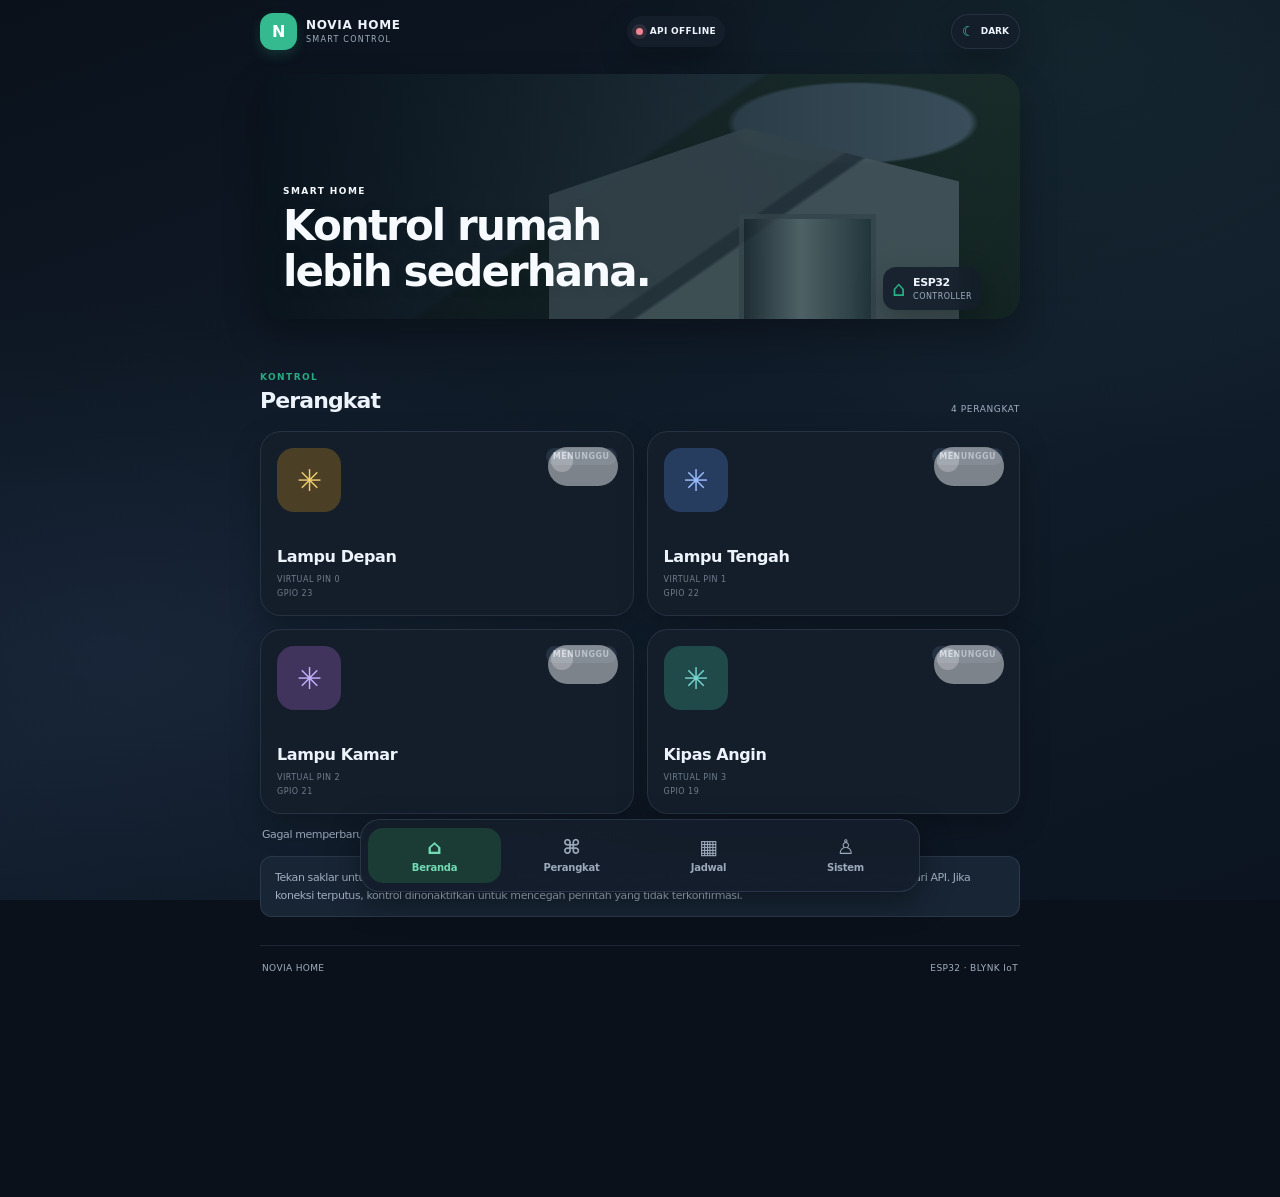
==== commit 7e4e8814: "Add files via upload" ====
--- a/index.html
+++ b/index.html
@@ -37,7 +37,7 @@
   <script>
     (() => {
       try {
-        const theme = localStorage.getItem("novia-home-theme");
+        const theme = localStorage.getItem("novia-home-theme") || "light";
 
         if (theme === "light" || theme === "dark") {
           document.documentElement.setAttribute("data-theme", theme);
@@ -78,6 +78,12 @@
     href="./css/connection-mode.css?v=20261122-ui-r3"
   >
 
+  <!-- Soft Home UI: visual layer, keeps existing controls and IDs -->
+  <link
+    rel="stylesheet"
+    href="./css/ui-refresh.css?v=20261122-ui-r4"
+  >
+
 </head>
 
 <body>
@@ -162,7 +168,6 @@
         role="tablist"
         aria-label="Navigasi dashboard"
       >
-
         <button
           class="main-tab is-active"
           id="tabControl"
@@ -172,20 +177,8 @@
           aria-controls="panelControl"
           data-tab="panelControl"
         >
-          <span aria-hidden="true">⌁</span>
-          Quick Kontrol
-        </button>
-         <button
-          class="main-tab"
-          id="tabAutomation"
-          type="button"
-          role="tab"
-          aria-selected="false"
-          aria-controls="panelAutomation"
-          data-tab="panelAutomation"
-        >
-          <span aria-hidden="true">◷</span>
-          Otomasi
+          <span aria-hidden="true">⌂</span>
+          Beranda
         </button>
         <button
           class="main-tab"
@@ -199,7 +192,18 @@
           <span aria-hidden="true">⌘</span>
           Perangkat
         </button>
-
+        <button
+          class="main-tab"
+          id="tabAutomation"
+          type="button"
+          role="tab"
+          aria-selected="false"
+          aria-controls="panelAutomation"
+          data-tab="panelAutomation"
+        >
+          <span aria-hidden="true">▦</span>
+          Jadwal
+        </button>
         <button
           class="main-tab"
           id="tabMonitor"
@@ -209,8 +213,8 @@
           aria-controls="panelMonitor"
           data-tab="panelMonitor"
         >
-          <span aria-hidden="true">◉</span>
-          Monitoring
+          <span aria-hidden="true">♙</span>
+          Sistem
         </button>
       </nav>
 
--- a/css/ui-refresh.css
+++ b/css/ui-refresh.css
@@ -0,0 +1,260 @@
+
+/* =========================================================
+   NOVIA HOME — SOFT HOME UI REFRESH
+   Visual layer only: keeps existing IDs, API and interactions.
+========================================================= */
+:root {
+  color-scheme: light;
+  --bg:#f5f6f8; --surface:#fff; --surface-light:#f1f3f6;
+  --surface-raised:#fff; --surface-soft:#f7f8fa;
+  --border:rgba(25,35,50,.08); --border-strong:rgba(25,35,50,.16);
+  --line:rgba(25,35,50,.08); --text:#171b22; --muted:#777e88;
+  --accent:#36b98d; --accent-strong:#29ae83; --accent-dark:#21966f;
+  --accent-secondary:#8e78d6; --warning:#d49e37; --danger:#d75c68;
+  --success:#32b889; --shadow:0 9px 26px rgba(27,39,56,.075);
+}
+html, body {background:#f5f6f8!important;color:var(--text)}
+body {font-family:Inter,ui-sans-serif,system-ui,-apple-system,"Segoe UI",sans-serif;letter-spacing:-.025em}
+html:not([data-theme="dark"]) body {background:linear-gradient(180deg,#fafbfc,#f1f3f6)!important}
+html[data-theme="dark"] {color-scheme:dark}
+html[data-theme="dark"] body {background:var(--bg)!important}
+.app-shell {width:min(100% - 30px,760px);padding-bottom:12px}
+.topbar {min-height:62px;border:0}
+.brand-mark {border:0;border-radius:13px;color:white;background:#35b98e;box-shadow:0 5px 12px #35b98e30}
+.brand strong {font-size:12px;letter-spacing:.06em}
+.demo-pill {font-size:9px;border:0;background:#fff;box-shadow:0 3px 12px #1b27380c}
+.theme-toggle {border:1px solid var(--border)!important;border-radius:20px!important;background:var(--surface)!important;color:var(--muted)!important}
+.welcome {
+  position:relative;display:flex;align-items:flex-end;min-height:245px;
+  margin:12px 0 26px;padding:25px 23px!important;overflow:hidden;
+  border:0;border-radius:23px;color:#fff;
+  background:
+   linear-gradient(90deg,rgba(12,25,31,.78),rgba(12,25,31,.12)),
+   radial-gradient(ellipse at 78% 20%,#dce9f4 0 14%,transparent 15%),
+   linear-gradient(145deg,#8fb3c3 0%,#d8e3e5 45%,#8caa91 46%,#4b705b 100%);
+  box-shadow:0 15px 32px rgba(25,40,50,.15)
+}
+.welcome:before {
+ content:"";position:absolute;right:8%;bottom:0;width:54%;height:78%;
+ background:linear-gradient(145deg,#fff 0 48%,#d8dfe0 49% 52%,#eef1ef 53%);
+ clip-path:polygon(0 35%,48% 0,100% 28%,100% 100%,0 100%);
+ filter:drop-shadow(0 8px 12px #14242a35);opacity:.92
+}
+.welcome:after {
+ content:"";position:absolute;right:19%;bottom:0;width:18%;height:43%;
+ background:linear-gradient(90deg,#344c50,#9eb1ad 45%,#40585a);
+ border:5px solid #f4f5f2;border-bottom:0;opacity:.8
+}
+.welcome > div {position:relative;z-index:1}
+.welcome .eyebrow {color:#d9f7ec}
+.welcome h1 {color:#fff;font-size:clamp(31px,8vw,42px);text-shadow:0 2px 12px #172a2a35}
+.welcome h1 span {color:#fff}
+.hero-chip {position:absolute;right:16px;top:16px;z-index:2;border:0;background:#ffffffd9;backdrop-filter:blur(8px)}
+.chip-icon {color:#2cae83}
+.connection-mode {padding:15px;border:1px solid var(--border);border-radius:19px;background:var(--surface);box-shadow:var(--shadow)}
+.connection-mode-heading h2 {font-size:18px}
+.connection-mode-heading > p:last-child,.connection-mode-note {font-size:11px;line-height:1.55}
+.connection-mode-card {border:1px solid var(--border)!important;border-radius:15px!important;background:#fafbfc!important;box-shadow:none!important}
+.connection-mode-icon {color:var(--accent)!important}
+.main-tabs {bottom:calc(8px + env(safe-area-inset-bottom,0px));width:min(560px,calc(100% - 22px));padding:8px 7px;border:1px solid #e9ebef;border-radius:20px;background:#ffffffed;box-shadow:0 8px 30px #18233418}
+.main-tab {min-height:55px;font-size:10px;color:#777e88}
+.main-tab span {font-size:20px}
+.main-tab.is-active {color:#28a77e;background:#e9f8f2;border-color:transparent}
+.section-block {margin:25px 0 28px}
+.section-heading h2 {font-size:22px!important;letter-spacing:-.04em}
+.eyebrow {color:#2aaa80}
+.count-label {font-size:9px}
+.device-grid {gap:13px}
+.device-card {
+ position:relative;min-height:185px;padding:16px!important;border:1px solid #edf0f3;
+ border-radius:21px!important;background:#fff!important;box-shadow:0 8px 24px rgba(24,37,54,.065)!important
+}
+.device-card.is-on {border-color:#e5eee9;background:#fff!important}
+.device-card-head {margin-bottom:18px;align-items:flex-start}
+.device-icon {width:64px;height:64px;border-radius:17px;background:#fff0c8;color:#c89d3b;font-size:30px}
+.device-card:nth-child(2) .device-icon {background:#dce9ff;color:#527ab8}
+.device-card:nth-child(3) .device-icon {background:#e8ddff;color:#8066bf}
+.device-card:nth-child(4) .device-icon {background:#d8f3f1;color:#279c9a}
+.device-card.is-on .device-icon {background:inherit}
+.state-badge {font-size:8px;background:#f2f4f6;border:0}
+.device-card h3 {font-size:16px;margin-top:auto;margin-bottom:4px;color:#171b22}
+.device-card > p {font-size:8px;opacity:.65}
+.toggle-button {
+ position:absolute;right:15px;top:15px;width:49px;min-height:28px;height:28px;
+ display:block!important;margin:0!important;padding:0!important;border:0!important;border-radius:30px!important;
+ background:#c9cdd2!important;box-shadow:none!important
+}
+.toggle-knob {position:absolute;left:3px;top:3px;width:22px;height:22px;background:#fff!important;border-radius:50%;transition:transform .2s}
+.toggle-knob:after {display:none}
+.toggle-label {position:absolute!important;width:1px;height:1px;overflow:hidden;clip:rect(0,0,0,0)}
+.device-card.is-on .toggle-button {background:#3cbd91!important;box-shadow:none!important}
+.device-card.is-on .toggle-knob {transform:translateX(21px)}
+.device-card.is-on .state-badge {color:#279d77;background:#e8f8f1}
+.demo-note,.info-note {font-size:11px;line-height:1.6}
+.summary-card,.reliability-panel,.reliability-history,.system-panel,.automation-card {
+ border:1px solid #edf0f3;border-radius:18px;background:#fff;box-shadow:var(--shadow)
+}
+.summary-card {padding:14px}
+.health-item {border:1px solid #edf0f3;background:#fafbfc}
+.health-meta>div {background:#f7f8fa}
+.automation-card {padding:17px}
+.automation-icon {background:#e7f7f0;color:#2da980}
+.automation-button {background:#32b889;box-shadow:0 5px 13px #32b8892b}
+.automation-button.secondary {background:#f5f6f8;color:var(--text);border-color:#e8ebef;box-shadow:none}
+footer {padding-bottom:100px}
+@media(max-width:520px) {
+ .app-shell {width:calc(100% - 28px)}
+ .welcome {min-height:220px;margin-top:9px;padding:20px!important}
+ .welcome h1 {font-size:34px}
+ .hero-chip {transform:scale(.88);transform-origin:top right}
+ .device-card {min-height:174px;padding:14px!important}
+ .device-icon {width:58px;height:58px}
+ .device-card h3 {font-size:15px}
+ .device-card-head {margin-bottom:17px}
+ .section-heading h2 {font-size:21px!important}
+}
+@media(max-width:360px) {
+ .device-card {padding:11px!important;min-height:165px}
+ .device-icon {width:51px;height:51px}
+ .device-card h3 {font-size:13px}
+}
+
+/* =========================================================
+   NOVIA HOME — DARK MODE FIX R2
+   Semua token dan komponen diberi palet gelap tersendiri.
+   Tidak mengubah ID, event handler, API, maupun alur kontrol.
+========================================================= */
+html[data-theme="dark"] {
+  color-scheme: dark;
+  --bg: #0b111b;
+  --surface: #141e2b;
+  --surface-light: #1c2939;
+  --surface-raised: #202e40;
+  --surface-soft: #182535;
+  --border: rgba(164, 188, 219, .13);
+  --border-strong: rgba(164, 188, 219, .23);
+  --line: rgba(164, 188, 219, .13);
+  --text: #edf3fb;
+  --muted: #a0aec0;
+  --accent: #55c99e;
+  --accent-strong: #70d9b2;
+  --accent-dark: #278d6b;
+  --accent-secondary: #ad9be9;
+  --warning: #e5bd72;
+  --danger: #ed8792;
+  --success: #65d2a5;
+  --shadow: 0 12px 30px rgba(0, 0, 0, .26);
+}
+html[data-theme="dark"],
+html[data-theme="dark"] body {
+  background: #0b111b !important;
+  color: var(--text) !important;
+}
+html[data-theme="dark"] body {
+  background:
+    radial-gradient(ellipse at 85% 5%, rgba(55, 119, 105, .13), transparent 34%),
+    radial-gradient(ellipse at 8% 72%, rgba(74, 102, 157, .12), transparent 38%),
+    linear-gradient(160deg, #0a111b 0%, #111d2b 55%, #0b1420 100%) !important;
+  background-attachment: fixed !important;
+}
+html[data-theme="dark"] .topbar,
+html[data-theme="dark"] .section-heading,
+html[data-theme="dark"] .brand,
+html[data-theme="dark"] .welcome-copy { color: var(--text); }
+html[data-theme="dark"] .demo-pill,
+html[data-theme="dark"] .theme-toggle,
+html[data-theme="dark"] .summary-card,
+html[data-theme="dark"] .reliability-panel,
+html[data-theme="dark"] .reliability-history,
+html[data-theme="dark"] .system-panel,
+html[data-theme="dark"] .automation-card,
+html[data-theme="dark"] .connection-mode,
+html[data-theme="dark"] .device-card {
+  color: var(--text) !important;
+  background: var(--surface) !important;
+  border-color: var(--border) !important;
+  box-shadow: var(--shadow) !important;
+}
+html[data-theme="dark"] .welcome {
+  color: #f7fbff !important;
+  background:
+    linear-gradient(90deg, rgba(5, 13, 22, .88), rgba(8, 19, 29, .30)),
+    radial-gradient(ellipse at 78% 20%, #526d7a 0 14%, transparent 15%),
+    linear-gradient(145deg, #263e4c 0%, #344b54 45%, #263d35 46%, #172b25 100%) !important;
+  box-shadow: 0 16px 36px rgba(0, 0, 0, .30) !important;
+}
+html[data-theme="dark"] .welcome:before {
+  background: linear-gradient(145deg, #34434a 0 48%, #25343c 49% 52%, #43545a 53%) !important;
+}
+html[data-theme="dark"] .welcome:after {
+  background: linear-gradient(90deg, #17272d, #53666a 45%, #1b3035) !important;
+  border-color: #34444a !important;
+}
+html[data-theme="dark"] .welcome h1,
+html[data-theme="dark"] .welcome h1 span,
+html[data-theme="dark"] .welcome .eyebrow { color: #f7fbff !important; }
+html[data-theme="dark"] .device-card h3,
+html[data-theme="dark"] .section-heading h2,
+html[data-theme="dark"] .summary-card h3,
+html[data-theme="dark"] .automation-card h3,
+html[data-theme="dark"] .connection-mode h2 { color: var(--text) !important; }
+html[data-theme="dark"] .device-card > p,
+html[data-theme="dark"] .demo-note,
+html[data-theme="dark"] .info-note,
+html[data-theme="dark"] .summary-note,
+html[data-theme="dark"] .count-label,
+html[data-theme="dark"] .connection-mode-note,
+html[data-theme="dark"] .connection-mode-heading > p:last-child { color: var(--muted) !important; }
+html[data-theme="dark"] .device-card.is-on {
+  background: #162638 !important;
+  border-color: rgba(85, 201, 158, .20) !important;
+}
+html[data-theme="dark"] .device-icon { background: #4b4026 !important; color: #f0c96e !important; }
+html[data-theme="dark"] .device-card:nth-child(2) .device-icon { background: #263d60 !important; color: #9bbcff !important; }
+html[data-theme="dark"] .device-card:nth-child(3) .device-icon { background: #40345d !important; color: #c3adff !important; }
+html[data-theme="dark"] .device-card:nth-child(4) .device-icon { background: #20494a !important; color: #75d4d0 !important; }
+html[data-theme="dark"] .device-card.is-on .device-icon { background: inherit !important; }
+html[data-theme="dark"] .state-badge { color: var(--muted) !important; background: #253244 !important; }
+html[data-theme="dark"] .device-card.is-on .state-badge { color: #7ce0b9 !important; background: #1d4039 !important; }
+html[data-theme="dark"] .main-tabs {
+  background: rgba(20, 30, 43, .96) !important;
+  border-color: rgba(164, 188, 219, .15) !important;
+  box-shadow: 0 10px 32px rgba(0, 0, 0, .38) !important;
+  backdrop-filter: blur(16px);
+}
+html[data-theme="dark"] .main-tab { color: #9ba9ba !important; }
+html[data-theme="dark"] .main-tab.is-active { color: #71dcb4 !important; background: #1b3b35 !important; }
+html[data-theme="dark"] .health-item,
+html[data-theme="dark"] .health-meta > div,
+html[data-theme="dark"] .connection-mode-card,
+html[data-theme="dark"] .automation-button.secondary {
+  color: var(--text) !important;
+  background: var(--surface-light) !important;
+  border-color: var(--border) !important;
+}
+html[data-theme="dark"] .automation-icon { background: #1d4039 !important; color: #75dcb6 !important; }
+html[data-theme="dark"] .automation-button { color: #071a14 !important; }
+html[data-theme="dark"] input,
+html[data-theme="dark"] select,
+html[data-theme="dark"] textarea,
+html[data-theme="dark"] .automation-card input,
+html[data-theme="dark"] .automation-card select {
+  color: var(--text) !important;
+  background-color: #1a2839 !important;
+  border-color: var(--border-strong) !important;
+}
+html[data-theme="dark"] input::placeholder,
+html[data-theme="dark"] textarea::placeholder { color: #8292a7 !important; }
+html[data-theme="dark"] .schedule-item,
+html[data-theme="dark"] .schedule-empty,
+html[data-theme="dark"] .timer-countdown,
+html[data-theme="dark"] .history-entry,
+html[data-theme="dark"] .history-empty,
+html[data-theme="dark"] .router-card {
+  color: var(--text) !important;
+  background: var(--surface-light) !important;
+  border-color: var(--border) !important;
+}
+html[data-theme="dark"] .hero-chip { background: rgba(20, 30, 43, .88) !important; color: var(--text) !important; }
+html[data-theme="dark"] .connection-open-router { background: #287c61 !important; }
+html[data-theme="dark"] footer { color: var(--muted) !important; }
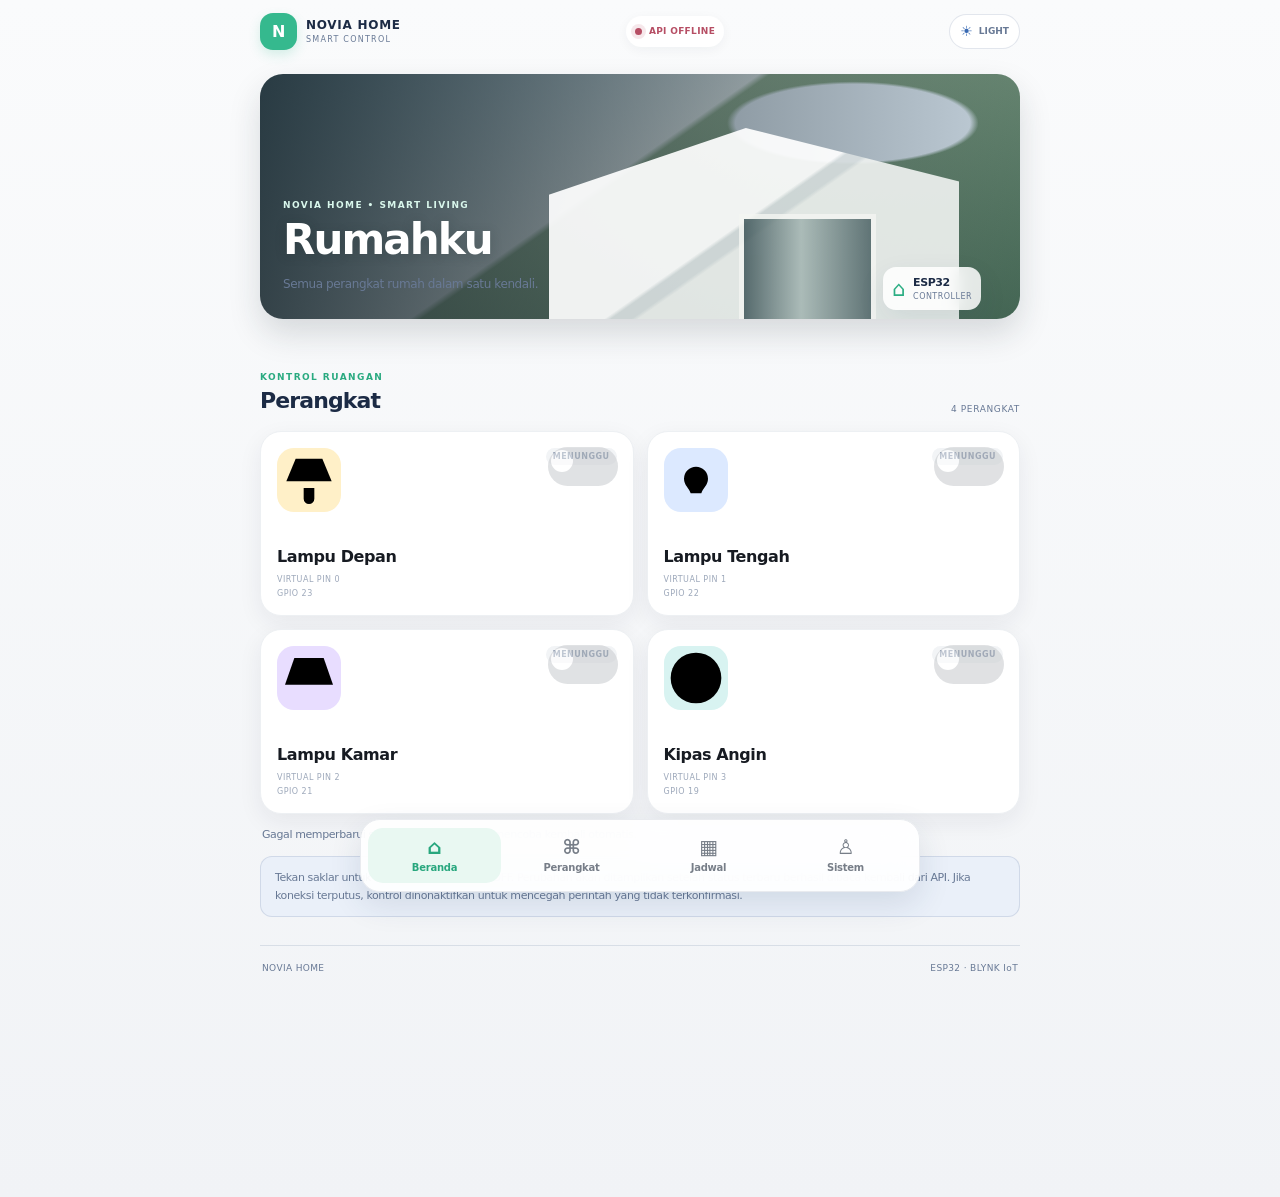
==== commit f6fd1048: "Add files via upload" ====
--- a/index.html
+++ b/index.html
@@ -81,7 +81,7 @@
   <!-- Soft Home UI: visual layer, keeps existing controls and IDs -->
   <link
     rel="stylesheet"
-    href="./css/ui-refresh.css?v=20261122-ui-r4"
+    href="./css/ui-refresh.css?v=20261122-ui-r5"
   >
 
 </head>
@@ -137,12 +137,12 @@
       <section class="welcome">
 
         <div>
-          <p class="eyebrow">SMART HOME</p>
+          <p class="eyebrow">NOVIA HOME • SMART LIVING</p>
 
           <h1>
-            Kontrol rumah<br>
-            <span>lebih sederhana.</span>
+            Rumahku
           </h1>
+          <p class="welcome-copy">Semua perangkat rumah dalam satu kendali.</p>
         </div>
 
         <div class="hero-chip">
@@ -637,7 +637,7 @@
           <div class="section-heading">
 
             <div>
-              <p class="eyebrow">KONTROL</p>
+              <p class="eyebrow">KONTROL RUANGAN</p>
               <h2>Perangkat</h2>
             </div>
 
@@ -660,7 +660,7 @@
               <div class="device-card-head">
 
                 <span class="device-icon" aria-hidden="true">
-                  ✳
+                  <svg viewBox="0 0 48 48" aria-hidden="true"><path d="M14 8h20l7 17H7L14 8Z"/><path d="M18 25v5m12-5v5M20 30h8v8a4 4 0 0 1-8 0v-8Z"/><path d="M21 35h6"/></svg>
                 </span>
 
                 <span class="state-badge">
@@ -703,7 +703,7 @@
               <div class="device-card-head">
 
                 <span class="device-icon" aria-hidden="true">
-                  ✳
+                  <svg viewBox="0 0 48 48" aria-hidden="true"><path d="M15 23a9 9 0 1 1 18 0c0 5-4 7-5 11H20c-1-4-5-6-5-11Z"/><path d="M20 38h8m-7 4h6M24 8v3M10 23h3m22 0h3"/></svg>
                 </span>
 
                 <span class="state-badge">
@@ -746,7 +746,7 @@
               <div class="device-card-head">
 
                 <span class="device-icon" aria-hidden="true">
-                  ✳
+                  <svg viewBox="0 0 48 48" aria-hidden="true"><path d="M13 9h22l7 20H6l7-20Z"/><path d="M24 29v7m-8 4h16m-13-4h10"/></svg>
                 </span>
 
                 <span class="state-badge">
@@ -789,7 +789,7 @@
               <div class="device-card-head">
 
                 <span class="device-icon" aria-hidden="true">
-                  ✳
+                  <svg viewBox="0 0 48 48" aria-hidden="true"><circle cx="24" cy="24" r="19"/><circle cx="24" cy="24" r="3"/><path d="M24 21c-5-9-2-13 3-12 5 1 4 7-3 12Zm3 3c10-2 13 2 10 6-3 4-8 1-10-6Zm-5 2c-5 9-10 9-12 4-2-5 4-8 12-4Z"/></svg>
                 </span>
 
                 <span class="state-badge">
--- a/css/ui-refresh.css
+++ b/css/ui-refresh.css
@@ -258,3 +258,35 @@
 html[data-theme="dark"] .hero-chip { background: rgba(20, 30, 43, .88) !important; color: var(--text) !important; }
 html[data-theme="dark"] .connection-open-router { background: #287c61 !important; }
 html[data-theme="dark"] footer { color: var(--muted) !important; }
+
+
+/* NOVIA HOME R4 — four-item mobile navigation and theme polish */
+.main-tabs {
+  grid-template-columns: repeat(4, minmax(0, 1fr));
+  gap: 4px;
+}
+.main-tab {
+  min-width: 0;
+  white-space: nowrap;
+  font-size: clamp(9px, 2.5vw, 11px);
+  padding-inline: 2px;
+}
+.main-tab span {
+  font-size: 21px;
+}
+@media (max-width: 360px) {
+  .main-tabs { width: calc(100% - 12px); padding: 6px 4px; gap: 2px; }
+  .main-tab { font-size: 8px; }
+  .main-tab span { font-size: 19px; }
+}
+html[data-theme="dark"] .main-tab.is-active {
+  border-color: rgba(85, 201, 158, .18) !important;
+}
+html[data-theme="dark"] .demo-pill {
+  background: #182535 !important;
+}
+html[data-theme="dark"] .theme-toggle {
+  background: #182535 !important;
+  border-color: rgba(164,188,219,.16) !important;
+  color: var(--text) !important;
+}
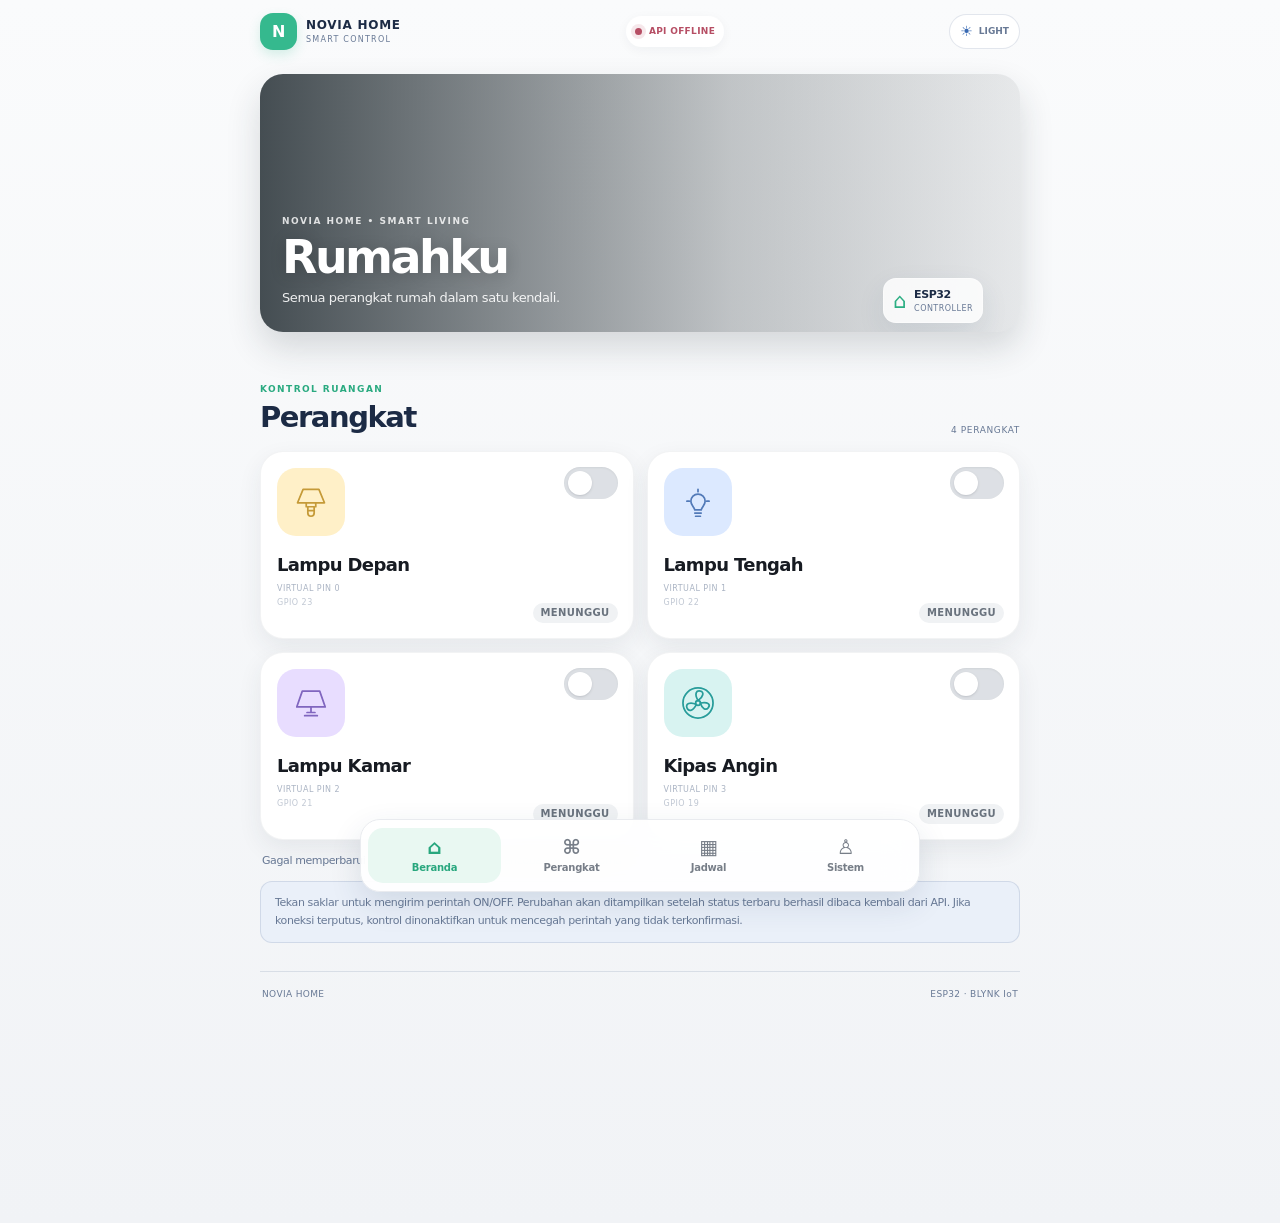
==== commit 65761778: "Add files via upload" ====
--- a/index.html
+++ b/index.html
@@ -30,6 +30,11 @@
     name="apple-mobile-web-app-title"
     content="NOVIA HOME"
   >
+
+  <!-- PWA manifest + install icons -->
+  <link rel="manifest" href="./manifest.json">
+  <link rel="icon" type="image/svg+xml" href="./assets/icon.svg">
+  <link rel="apple-touch-icon" href="./assets/icon-192.png">
 
   <title>NOVIA HOME | Smart Control</title>
 
--- a/css/ui-refresh.css
+++ b/css/ui-refresh.css
@@ -290,3 +290,273 @@
   border-color: rgba(164,188,219,.16) !important;
   color: var(--text) !important;
 }
+
+/* =========================================================
+   NOVIA HOME R5 — WARM, ROOM-CENTRIC REFINEMENT
+   Visual-only layer: preserve control IDs, API and handlers.
+========================================================= */
+.welcome {
+  min-height: 258px;
+  align-items: flex-end;
+  margin: 12px 0 25px;
+  padding: 24px 22px !important;
+  isolation: isolate;
+  background-image:
+    linear-gradient(90deg, rgba(12, 23, 29, .76) 0%, rgba(12, 23, 29, .24) 62%, rgba(12, 23, 29, .08) 100%),
+    url('../assets/hero-house.svg') !important;
+  background-size: cover !important;
+  background-position: center 53% !important;
+  box-shadow: 0 16px 34px rgba(28, 43, 52, .16) !important;
+}
+.welcome:before, .welcome:after { content: none !important; }
+.welcome > div:first-child { width: 100%; }
+.welcome .eyebrow {
+  margin-bottom: 8px;
+  color: rgba(255,255,255,.82) !important;
+  font-size: 9px;
+  letter-spacing: .17em;
+}
+.welcome h1 {
+  color: #fff !important;
+  font-size: clamp(34px, 9vw, 46px);
+  line-height: 1.02;
+  letter-spacing: -.055em;
+  text-shadow: 0 2px 16px rgba(0,0,0,.18);
+}
+.welcome-copy {
+  margin: 8px 0 0;
+  color: rgba(255,255,255,.91) !important;
+  font-size: clamp(11px, 3vw, 13px);
+  line-height: 1.45;
+}
+.hero-chip {
+  top: 15px;
+  right: 15px;
+  border: 1px solid rgba(255,255,255,.38) !important;
+  background: rgba(255,255,255,.82) !important;
+  backdrop-filter: blur(12px);
+}
+.section-heading { margin-bottom: 16px; }
+.section-heading h2 {
+  font-size: clamp(23px, 6.3vw, 29px) !important;
+  font-weight: 750;
+  letter-spacing: -.05em;
+}
+.device-card {
+  min-height: 188px;
+  padding: 16px !important;
+  border-radius: 23px !important;
+  border: 1px solid rgba(28,42,60,.055) !important;
+  box-shadow: 0 9px 25px rgba(35,51,72,.075) !important;
+  transition: transform .18s ease, box-shadow .18s ease, border-color .18s ease;
+}
+.device-card:active { transform: scale(.985); }
+.device-card-head { margin-bottom: 18px !important; }
+.device-icon {
+  width: 68px !important;
+  height: 68px !important;
+  display: grid;
+  place-items: center;
+  border-radius: 19px !important;
+  background: #fff0c8 !important;
+  color: #c59a38 !important;
+}
+.device-icon svg {
+  width: 38px;
+  height: 38px;
+  fill: none;
+  stroke: currentColor;
+  stroke-width: 2.2;
+  stroke-linecap: round;
+  stroke-linejoin: round;
+}
+.device-card:nth-child(2) .device-icon { background: #dce9ff !important; color: #527ab8 !important; }
+.device-card:nth-child(3) .device-icon { background: #e8ddff !important; color: #8066bf !important; }
+.device-card:nth-child(4) .device-icon { background: #d8f3f1 !important; color: #279c9a !important; }
+.device-card h3 {
+  margin: 0 0 5px !important;
+  font-size: clamp(15px, 4vw, 18px) !important;
+  font-weight: 680;
+  letter-spacing: -.035em;
+}
+.device-card > p { font-size: 8px !important; line-height: 1.35; }
+.device-card > p:nth-of-type(1) { opacity: .56; }
+.device-card > p:nth-of-type(2) { opacity: .42; }
+.toggle-button {
+  width: 50px !important;
+  min-width: 50px !important;
+  min-height: 29px !important;
+  height: 29px !important;
+  top: 16px !important;
+  right: 15px !important;
+  border-radius: 30px !important;
+  background: #c8cbd0 !important;
+}
+.toggle-knob { width: 23px !important; height: 23px !important; top: 3px !important; left: 3px !important; }
+.device-card.is-on .toggle-button { background: #42bd91 !important; }
+.device-card.is-on .toggle-knob { transform: translateX(21px) !important; }
+html[data-theme="dark"] .welcome {
+  background-image:
+    linear-gradient(90deg, rgba(5,13,22,.84) 0%, rgba(5,13,22,.42) 65%, rgba(5,13,22,.20) 100%),
+    url('../assets/hero-house.svg') !important;
+  box-shadow: 0 16px 36px rgba(0,0,0,.34) !important;
+}
+html[data-theme="dark"] .device-card {
+  border-color: rgba(164,188,219,.12) !important;
+  box-shadow: 0 10px 26px rgba(0,0,0,.22) !important;
+}
+html[data-theme="dark"] .device-card.is-on { background: #162638 !important; }
+html[data-theme="dark"] .device-icon,
+html[data-theme="dark"] .device-card:nth-child(2) .device-icon,
+html[data-theme="dark"] .device-card:nth-child(3) .device-icon,
+html[data-theme="dark"] .device-card:nth-child(4) .device-icon {
+  filter: saturate(.88) brightness(.88);
+}
+@media (max-width: 520px) {
+  .welcome { min-height: 226px; border-radius: 22px !important; background-position: 56% center !important; }
+  .device-grid { gap: 12px; }
+  .device-card { min-height: 178px; padding: 14px !important; }
+  .device-icon { width: 62px !important; height: 62px !important; }
+  .device-icon svg { width: 35px; height: 35px; }
+  .device-card-head { margin-bottom: 17px !important; }
+}
+@media (max-width: 360px) {
+  .welcome { min-height: 205px; padding: 17px !important; }
+  .device-card { min-height: 166px; padding: 12px !important; }
+  .device-icon { width: 55px !important; height: 55px !important; border-radius: 16px !important; }
+  .device-icon svg { width: 31px; height: 31px; }
+  .device-card h3 { font-size: 14px !important; }
+}
+
+
+/* =========================================================
+   R6 — DEVICE SWITCH ONLY
+   Refine the physical-looking ON/OFF switch without changing
+   device logic, card layout, navigation, or other UI sections.
+========================================================= */
+.device-card .toggle-button {
+  box-sizing: border-box !important;
+  width: 54px !important;
+  min-width: 54px !important;
+  max-width: 54px !important;
+  height: 32px !important;
+  min-height: 32px !important;
+  padding: 0 !important;
+  top: 15px !important;
+  right: 15px !important;
+  display: block !important;
+  border: 0 !important;
+  border-radius: 999px !important;
+  background: #c9ced5 !important;
+  box-shadow: inset 0 1px 2px rgba(20, 30, 45, .12) !important;
+  cursor: pointer;
+  -webkit-tap-highlight-color: transparent;
+  transition: background-color .22s ease, box-shadow .22s ease, opacity .2s ease !important;
+}
+
+.device-card .toggle-knob {
+  position: absolute !important;
+  left: 4px !important;
+  top: 4px !important;
+  width: 24px !important;
+  height: 24px !important;
+  min-width: 24px !important;
+  border: 0 !important;
+  border-radius: 50% !important;
+  background: #fff !important;
+  box-shadow: 0 1px 3px rgba(20, 30, 45, .2), 0 1px 1px rgba(20, 30, 45, .08) !important;
+  transform: translateX(0) !important;
+  transition: transform .22s cubic-bezier(.2,.75,.25,1), box-shadow .22s ease !important;
+}
+
+.device-card .toggle-knob::after {
+  display: none !important;
+  content: none !important;
+}
+
+.device-card.is-on .toggle-button {
+  background: #36bd8d !important;
+  box-shadow: inset 0 1px 2px rgba(12, 85, 61, .12) !important;
+}
+
+.device-card.is-on .toggle-knob {
+  transform: translateX(22px) !important;
+  box-shadow: 0 2px 5px rgba(20, 70, 52, .2) !important;
+}
+
+.device-card .toggle-button:active {
+  transform: none !important;
+}
+
+.device-card .toggle-button:focus-visible {
+  outline: 3px solid rgba(54, 189, 141, .32) !important;
+  outline-offset: 3px !important;
+}
+
+.device-card .toggle-button:disabled {
+  cursor: not-allowed !important;
+  opacity: .62 !important;
+  filter: none !important;
+}
+
+html[data-theme="dark"] .device-card .toggle-button {
+  background: #4b5665 !important;
+  box-shadow: inset 0 1px 2px rgba(0, 0, 0, .28) !important;
+}
+
+html[data-theme="dark"] .device-card.is-on .toggle-button {
+  background: #35b987 !important;
+}
+
+html[data-theme="dark"] .device-card .toggle-knob {
+  background: #f8fafc !important;
+  box-shadow: 0 1px 4px rgba(0, 0, 0, .35) !important;
+}
+
+@media (prefers-reduced-motion: reduce) {
+  .device-card .toggle-button,
+  .device-card .toggle-knob {
+    transition: none !important;
+  }
+}
+
+/* =========================================================
+   R7 — DEVICE STATUS LABEL POSITION ONLY
+   Move ON/OFF status below the switch to the card's bottom-right.
+   Switch appearance and device-control logic remain unchanged.
+========================================================= */
+.device-card .state-badge {
+  position: absolute !important;
+  top: auto !important;
+  right: 15px !important;
+  bottom: 15px !important;
+  z-index: 1 !important;
+  display: inline-flex !important;
+  align-items: center !important;
+  justify-content: center !important;
+  min-width: 34px !important;
+  min-height: 20px !important;
+  margin: 0 !important;
+  padding: 3px 8px !important;
+  border: 0 !important;
+  border-radius: 999px !important;
+  background: #f0f2f4 !important;
+  color: #69727d !important;
+  font-size: 10px !important;
+  font-weight: 750 !important;
+  line-height: 1 !important;
+  letter-spacing: .035em !important;
+  white-space: nowrap !important;
+}
+.device-card.is-on .state-badge {
+  background: #e6f7ef !important;
+  color: #269b73 !important;
+}
+html[data-theme="dark"] .device-card .state-badge {
+  background: #253244 !important;
+  color: #c0cad7 !important;
+}
+html[data-theme="dark"] .device-card.is-on .state-badge {
+  background: #1d4039 !important;
+  color: #7ce0b9 !important;
+}
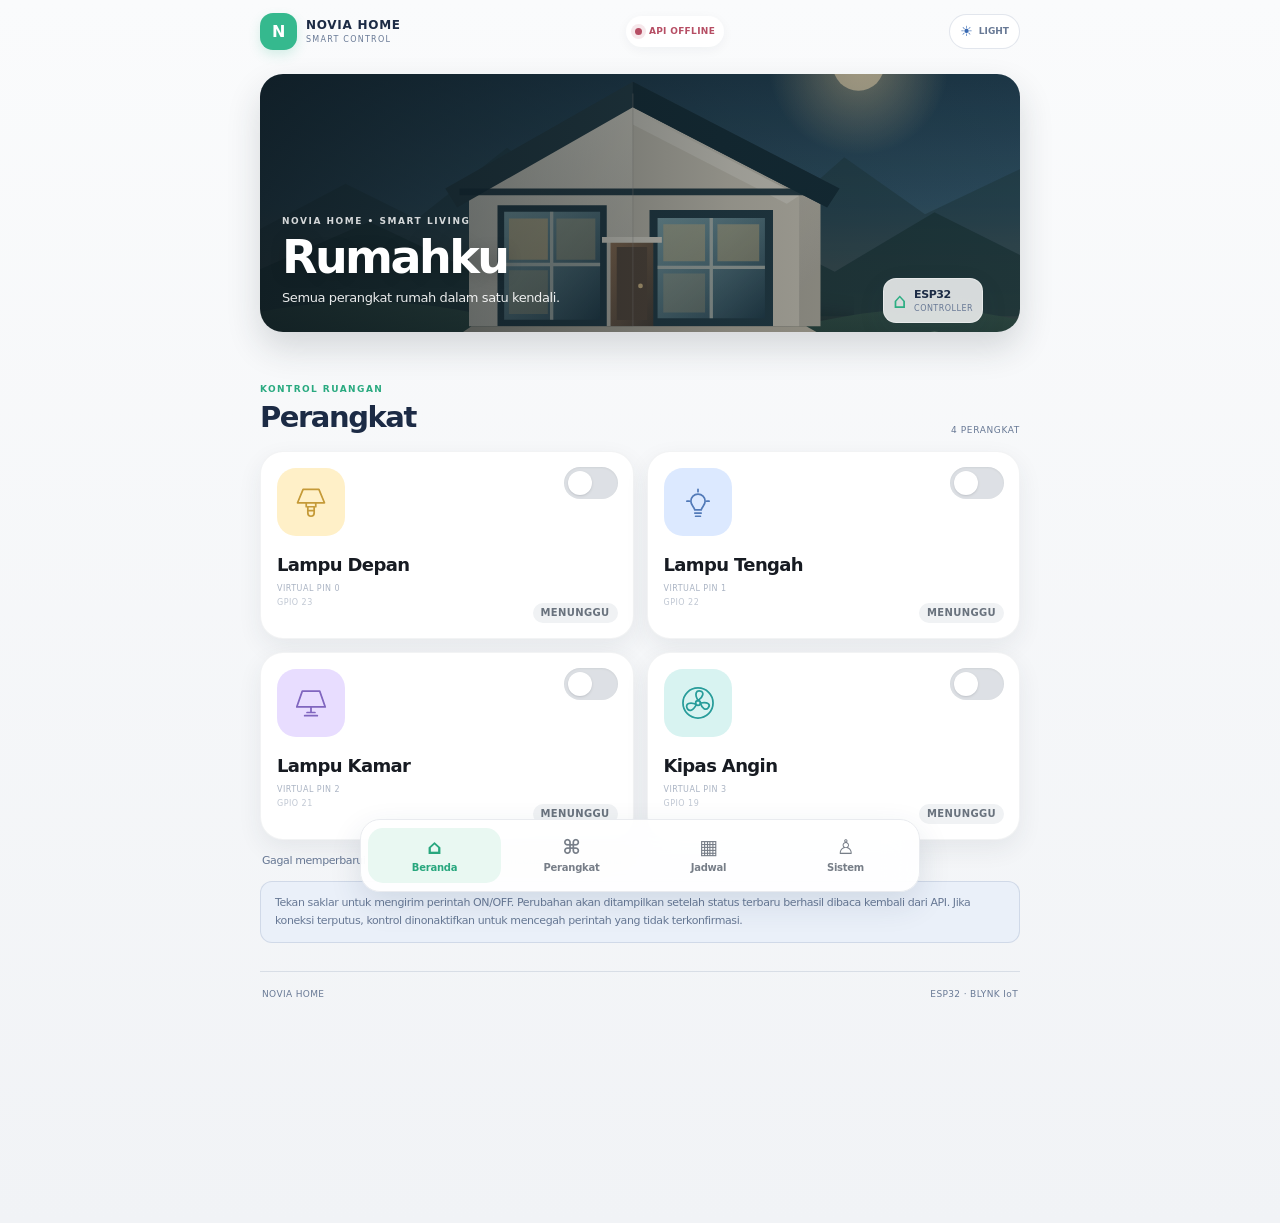
==== commit 1e10277a: "Add files via upload" ====
--- a/index.html
+++ b/index.html
@@ -86,7 +86,7 @@
   <!-- Soft Home UI: visual layer, keeps existing controls and IDs -->
   <link
     rel="stylesheet"
-    href="./css/ui-refresh.css?v=20261122-ui-r5"
+    href="./css/ui-refresh.css?v=20261122-ui-r6"
   >
 
 </head>
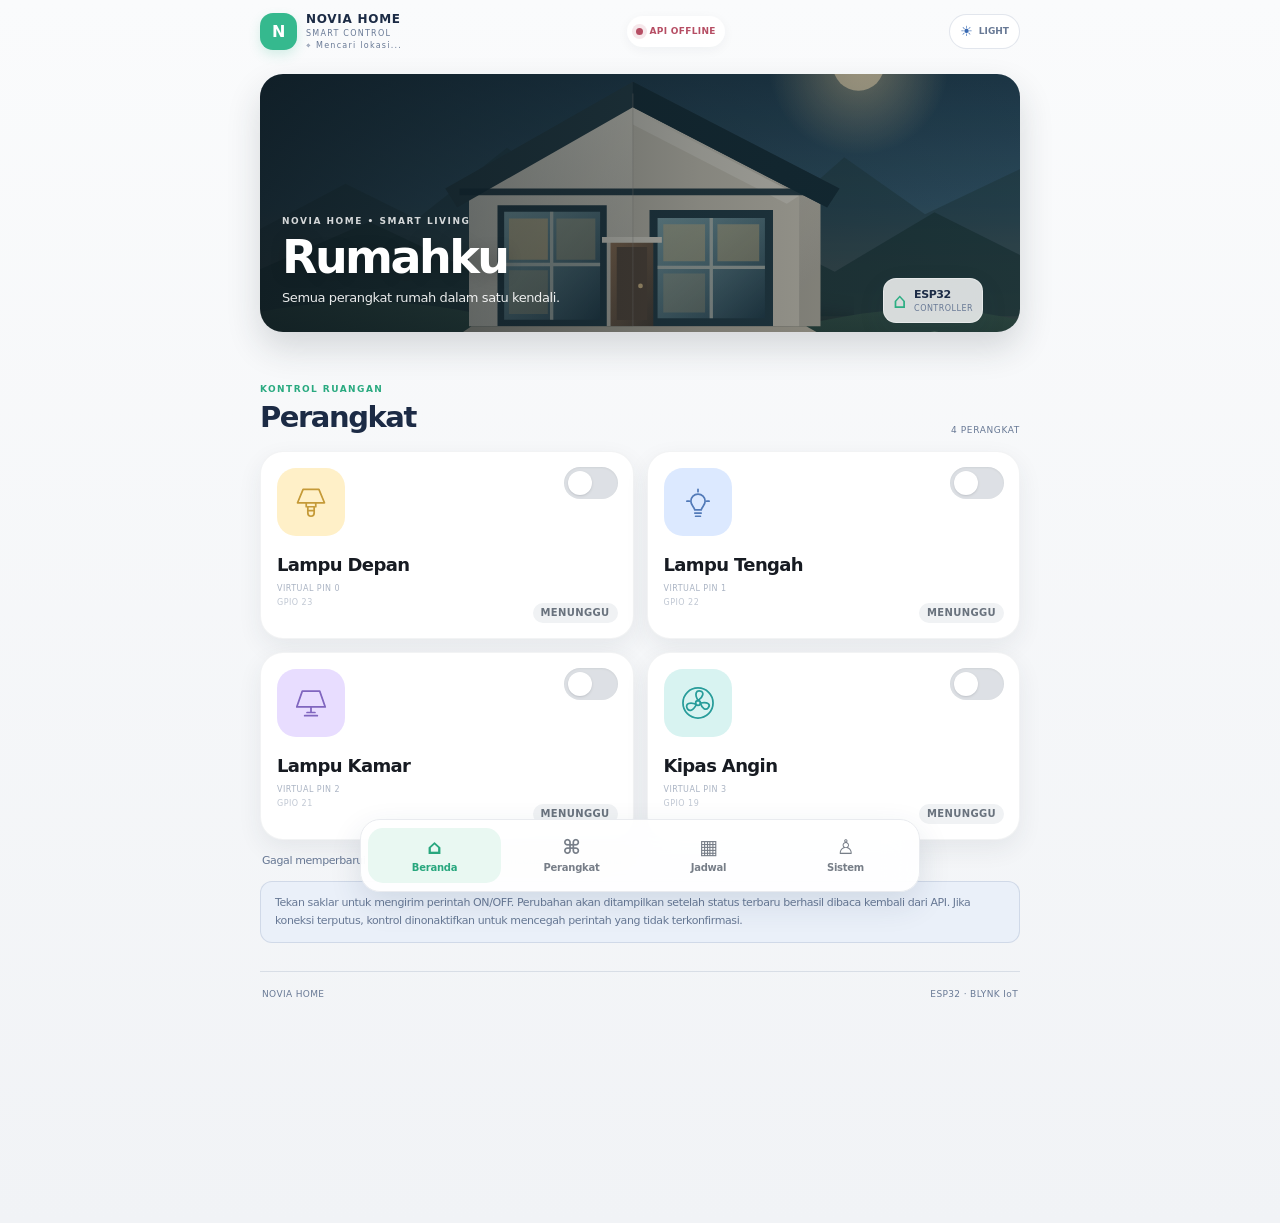
==== commit b48fe697: "Add files via upload" ====
--- a/index.html
+++ b/index.html
@@ -65,28 +65,28 @@
   <!-- Stylesheets -->
   <link
     rel="stylesheet"
-    href="./css/style.css?v=20261122-ui-r3"
+    href="./css/style.css?v=20261122-ui-r7"
   >
 
   <link
     rel="stylesheet"
-    href="./css/automation.css?v=20261122-ui-r3"
+    href="./css/automation.css?v=20261122-ui-r7"
   >
 
   <link
     rel="stylesheet"
-    href="./css/refined.css?v=20261122-ui-r3"
+    href="./css/refined.css?v=20261122-ui-r7"
   >
 
   <link
     rel="stylesheet"
-    href="./css/connection-mode.css?v=20261122-ui-r3"
+    href="./css/connection-mode.css?v=20261122-ui-r7"
   >
 
   <!-- Soft Home UI: visual layer, keeps existing controls and IDs -->
   <link
     rel="stylesheet"
-    href="./css/ui-refresh.css?v=20261122-ui-r6"
+    href="./css/ui-refresh.css?v=20261122-ui-r7"
   >
 
 </head>
@@ -111,6 +111,9 @@
         <span>
           <strong>NOVIA HOME</strong>
           <small>SMART CONTROL</small>
+          <small class="brand-location" id="deviceLocation" role="status" aria-live="polite">
+            <span class="location-pin" aria-hidden="true">⌖</span> Mencari lokasi...
+          </small>
         </span>
       </a>
 
@@ -1082,8 +1085,8 @@
      APPLICATION JAVASCRIPT
 ========================================== -->
 
-<script src="./js/app.js?v=20261122-ui-r3"></script>
-  <script src="./js/automation.js?v=20261122-ui-r3"></script>
+<script src="./js/app.js?v=20261122-ui-r7"></script>
+  <script src="./js/automation.js?v=20261122-ui-r7"></script>
 
 
 <!-- =========================================
@@ -1113,7 +1116,7 @@
 
 </script>
 
-<script src="./js/connection-mode.js?v=20261122-ui-r3"></script>
+<script src="./js/connection-mode.js?v=20261122-ui-r7"></script>
 </body>
 </html>
 
--- a/css/ui-refresh.css
+++ b/css/ui-refresh.css
@@ -560,3 +560,31 @@
   background: #1d4039 !important;
   color: #7ce0b9 !important;
 }
+
+/* =========================================================
+   NOVIA HOME — HERO IMAGE PATH / CASCADE FIX R6
+   Keep the hero artwork visible in light and dark themes.
+   The URL is relative to this CSS file: /css -> /assets.
+========================================================= */
+.welcome {
+  background:
+    linear-gradient(
+      90deg,
+      rgba(12, 23, 29, .76) 0%,
+      rgba(12, 23, 29, .30) 58%,
+      rgba(12, 23, 29, .10) 100%
+    ),
+    url("../assets/hero-house.svg") center 53% / cover no-repeat !important;
+  background-color: #263d43 !important;
+}
+html[data-theme="dark"] .welcome {
+  background:
+    linear-gradient(
+      90deg,
+      rgba(5, 13, 22, .78) 0%,
+      rgba(5, 13, 22, .38) 62%,
+      rgba(5, 13, 22, .16) 100%
+    ),
+    url("../assets/hero-house.svg") center 53% / cover no-repeat !important;
+  background-color: #172b38 !important;
+}
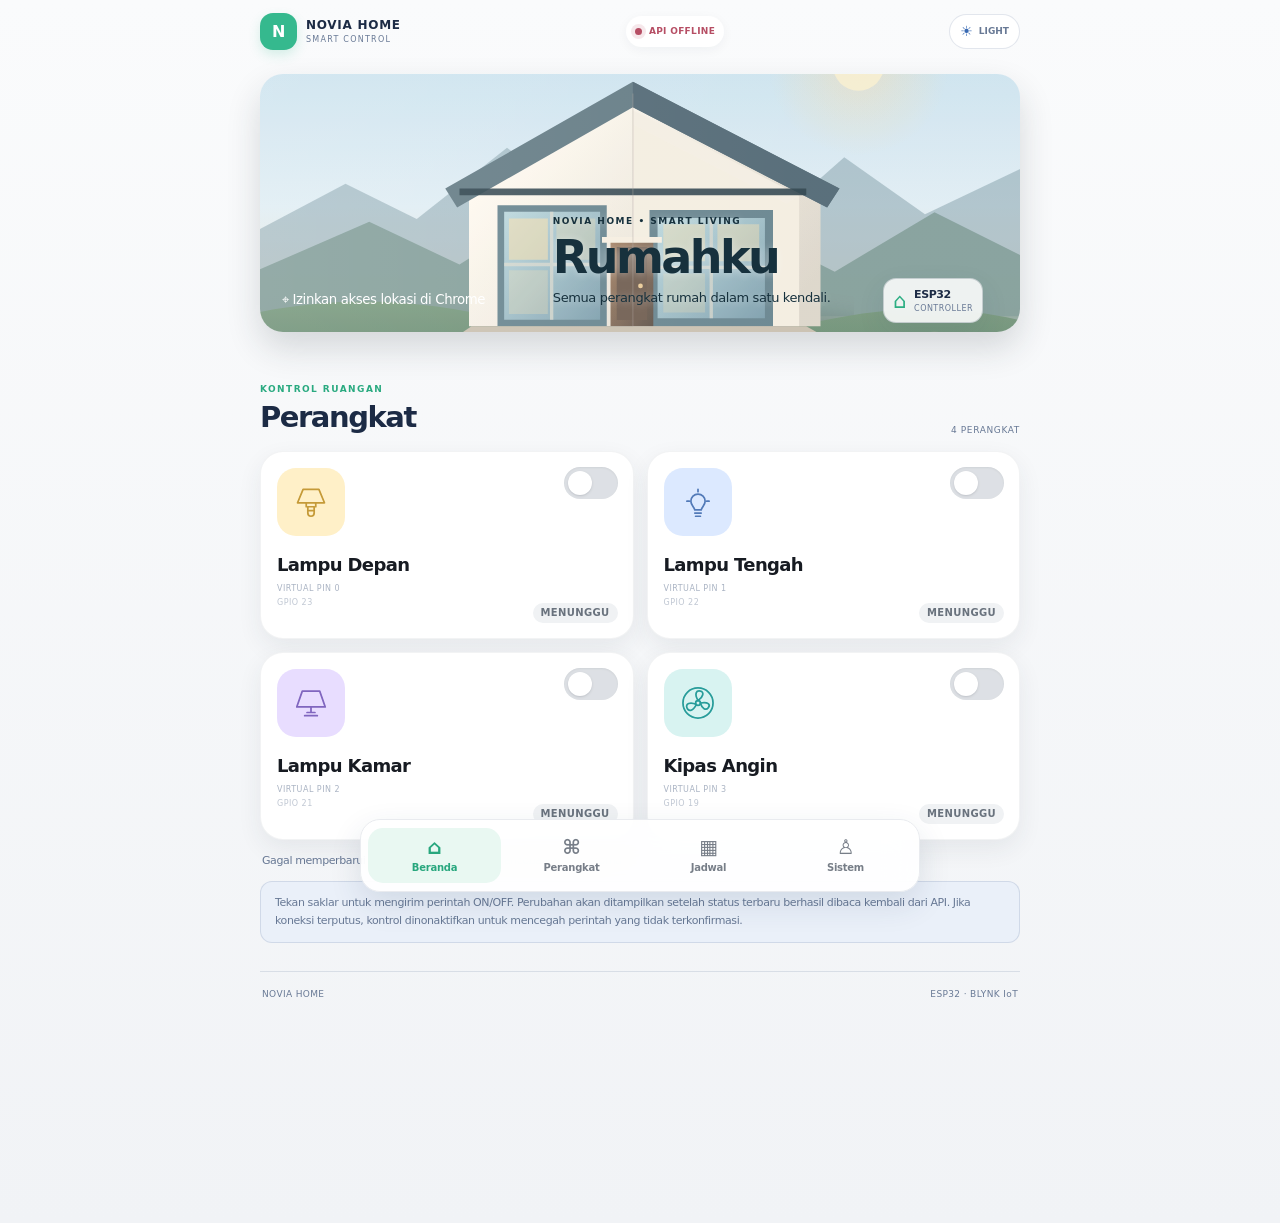
==== commit 22d82295: "Add files via upload" ====
--- a/index.html
+++ b/index.html
@@ -65,28 +65,28 @@
   <!-- Stylesheets -->
   <link
     rel="stylesheet"
-    href="./css/style.css?v=20261122-ui-r7"
+    href="./css/style.css?v=20261122-ui-r8"
   >
 
   <link
     rel="stylesheet"
-    href="./css/automation.css?v=20261122-ui-r7"
+    href="./css/automation.css?v=20261122-ui-r8"
   >
 
   <link
     rel="stylesheet"
-    href="./css/refined.css?v=20261122-ui-r7"
+    href="./css/refined.css?v=20261122-ui-r8"
   >
 
   <link
     rel="stylesheet"
-    href="./css/connection-mode.css?v=20261122-ui-r7"
+    href="./css/connection-mode.css?v=20261122-ui-r8"
   >
 
   <!-- Soft Home UI: visual layer, keeps existing controls and IDs -->
   <link
     rel="stylesheet"
-    href="./css/ui-refresh.css?v=20261122-ui-r7"
+    href="./css/ui-refresh.css?v=20261122-ui-r8"
   >
 
 </head>
@@ -111,9 +111,6 @@
         <span>
           <strong>NOVIA HOME</strong>
           <small>SMART CONTROL</small>
-          <small class="brand-location" id="deviceLocation" role="status" aria-live="polite">
-            <span class="location-pin" aria-hidden="true">⌖</span> Mencari lokasi...
-          </small>
         </span>
       </a>
 
@@ -143,6 +140,10 @@
       <!-- WELCOME SECTION -->
 
       <section class="welcome">
+
+        <small class="hero-location" id="deviceLocation" role="status" aria-live="polite">
+          <span class="location-pin" aria-hidden="true">⌖</span> Mencari lokasi...
+        </small>
 
         <div>
           <p class="eyebrow">NOVIA HOME • SMART LIVING</p>
@@ -1085,8 +1086,8 @@
      APPLICATION JAVASCRIPT
 ========================================== -->
 
-<script src="./js/app.js?v=20261122-ui-r7"></script>
-  <script src="./js/automation.js?v=20261122-ui-r7"></script>
+<script src="./js/app.js?v=20261122-ui-r8"></script>
+  <script src="./js/automation.js?v=20261122-ui-r8"></script>
 
 
 <!-- =========================================
@@ -1116,7 +1117,7 @@
 
 </script>
 
-<script src="./js/connection-mode.js?v=20261122-ui-r7"></script>
+<script src="./js/connection-mode.js?v=20261122-ui-r8"></script>
 </body>
 </html>
 
--- a/css/ui-refresh.css
+++ b/css/ui-refresh.css
@@ -588,3 +588,34 @@
     url("../assets/hero-house.svg") center 53% / cover no-repeat !important;
   background-color: #172b38 !important;
 }
+
+
+/* NOVIA HOME R7 — theme-aware hero artwork + device location */
+.welcome {
+  background: linear-gradient(90deg, rgba(10,24,31,.68) 0%, rgba(10,24,31,.24) 62%, rgba(10,24,31,.06) 100%),
+    url("../assets/hero-house.svg") center 53% / cover no-repeat !important;
+}
+html[data-theme="light"] .welcome {
+  background: linear-gradient(90deg, rgba(255,255,255,.10) 0%, rgba(255,255,255,.02) 70%),
+    url("../assets/hero-house-light.svg") center 53% / cover no-repeat !important;
+}
+html[data-theme="light"] .welcome .eyebrow,
+html[data-theme="light"] .welcome h1,
+html[data-theme="light"] .welcome-copy {
+  color: #17313d !important;
+  text-shadow: 0 1px 8px rgba(255,255,255,.42);
+}
+html[data-theme="light"] .hero-chip {
+  color: #203744 !important; background: rgba(255,255,255,.86) !important;
+  border-color: rgba(48,75,88,.22) !important;
+}
+.brand-location {
+  display:flex !important; align-items:center; gap:4px;
+  max-width: min(42vw, 190px); margin-top:3px !important;
+  color:var(--muted) !important; font-size:7px !important;
+  font-weight:650; letter-spacing:.02em !important;
+  line-height:1.25; white-space:nowrap; overflow:hidden; text-overflow:ellipsis;
+}
+.brand-location .location-pin { color:var(--accent); font-size:10px; flex:0 0 auto; }
+.brand-location.is-error { color:var(--muted) !important; }
+@media (max-width:380px) { .brand-location { max-width:34vw; font-size:6.5px !important; } }
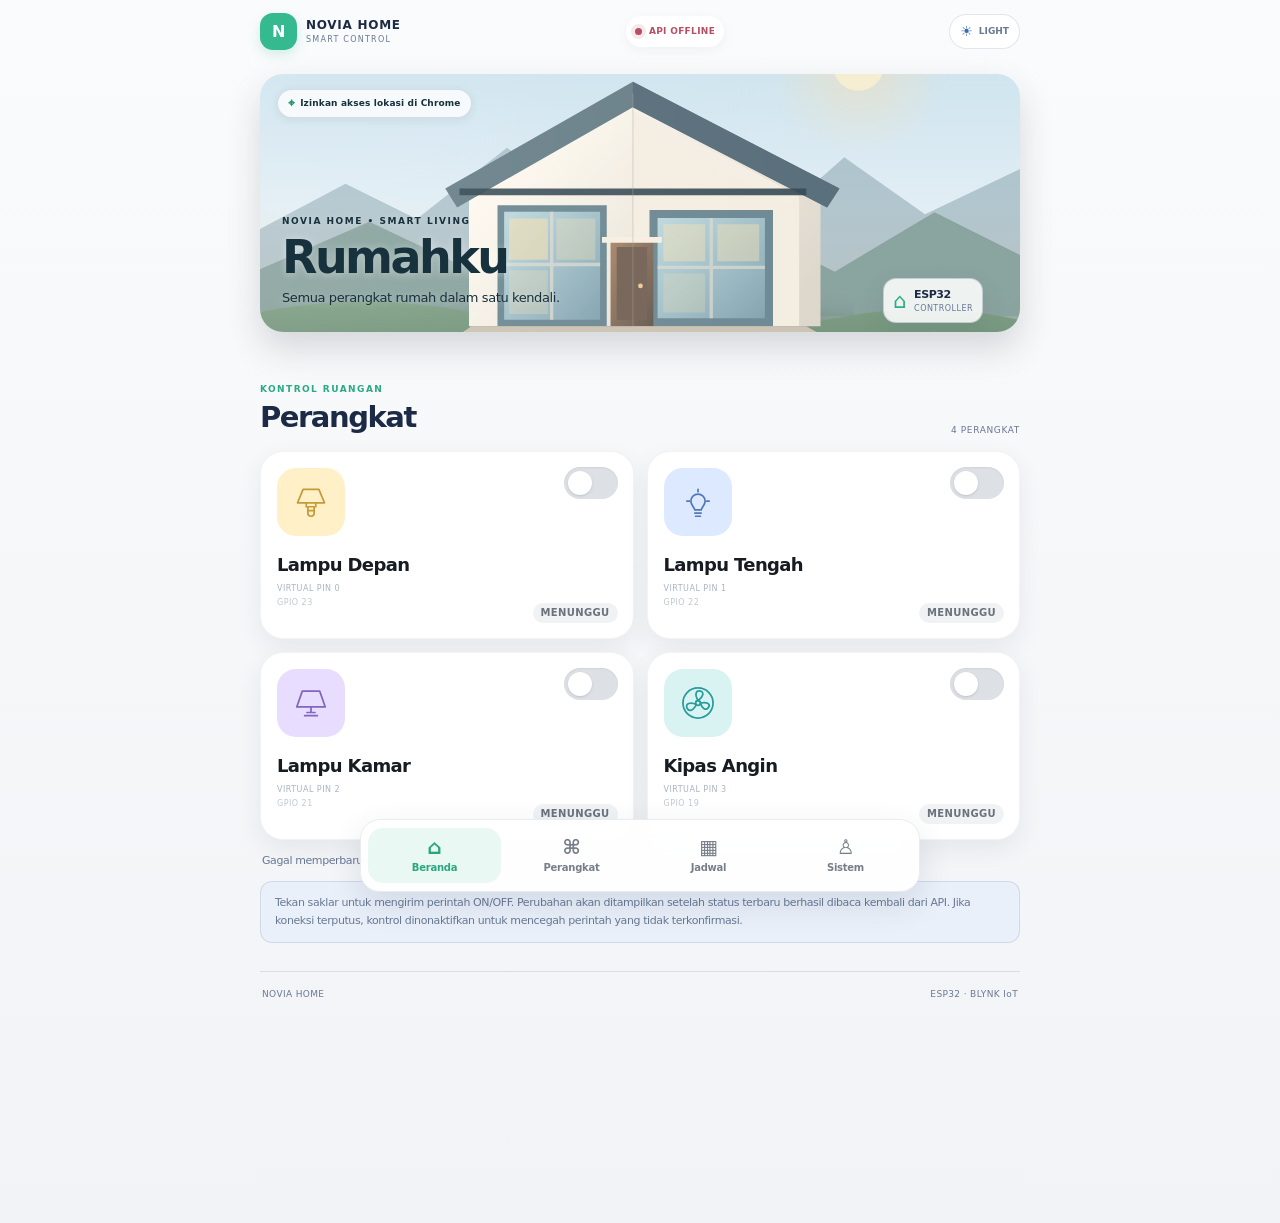
==== commit 6a1e0e43: "Add files via upload" ====
--- a/index.html
+++ b/index.html
@@ -65,28 +65,28 @@
   <!-- Stylesheets -->
   <link
     rel="stylesheet"
-    href="./css/style.css?v=20261122-ui-r8"
+    href="./css/style.css?v=20261124-secure-r9"
   >
 
   <link
     rel="stylesheet"
-    href="./css/automation.css?v=20261122-ui-r8"
+    href="./css/automation.css?v=20261124-secure-r9"
   >
 
   <link
     rel="stylesheet"
-    href="./css/refined.css?v=20261122-ui-r8"
+    href="./css/refined.css?v=20261124-secure-r9"
   >
 
   <link
     rel="stylesheet"
-    href="./css/connection-mode.css?v=20261122-ui-r8"
+    href="./css/connection-mode.css?v=20261124-secure-r9"
   >
 
   <!-- Soft Home UI: visual layer, keeps existing controls and IDs -->
   <link
     rel="stylesheet"
-    href="./css/ui-refresh.css?v=20261122-ui-r8"
+    href="./css/ui-refresh.css?v=20261124-secure-r9"
   >
 
 </head>
@@ -1086,8 +1086,8 @@
      APPLICATION JAVASCRIPT
 ========================================== -->
 
-<script src="./js/app.js?v=20261122-ui-r8"></script>
-  <script src="./js/automation.js?v=20261122-ui-r8"></script>
+<script src="./js/app.js?v=20261124-secure-r9"></script>
+  <script src="./js/automation.js?v=20261124-secure-r9"></script>
 
 
 <!-- =========================================
@@ -1117,7 +1117,7 @@
 
 </script>
 
-<script src="./js/connection-mode.js?v=20261122-ui-r8"></script>
+<script src="./js/connection-mode.js?v=20261124-secure-r9"></script>
 </body>
 </html>
 
--- a/css/ui-refresh.css
+++ b/css/ui-refresh.css
@@ -590,7 +590,7 @@
 }
 
 
-/* NOVIA HOME R7 — theme-aware hero artwork + device location */
+/* NOVIA HOME R8 — theme-aware hero artwork + GPS label inside hero */
 .welcome {
   background: linear-gradient(90deg, rgba(10,24,31,.68) 0%, rgba(10,24,31,.24) 62%, rgba(10,24,31,.06) 100%),
     url("../assets/hero-house.svg") center 53% / cover no-repeat !important;
@@ -609,13 +609,24 @@
   color: #203744 !important; background: rgba(255,255,255,.86) !important;
   border-color: rgba(48,75,88,.22) !important;
 }
-.brand-location {
-  display:flex !important; align-items:center; gap:4px;
-  max-width: min(42vw, 190px); margin-top:3px !important;
-  color:var(--muted) !important; font-size:7px !important;
-  font-weight:650; letter-spacing:.02em !important;
-  line-height:1.25; white-space:nowrap; overflow:hidden; text-overflow:ellipsis;
-}
-.brand-location .location-pin { color:var(--accent); font-size:10px; flex:0 0 auto; }
-.brand-location.is-error { color:var(--muted) !important; }
-@media (max-width:380px) { .brand-location { max-width:34vw; font-size:6.5px !important; } }
+.hero-location {
+  position:absolute; top:15px; left:17px; z-index:4;
+  display:flex !important; align-items:center; gap:5px;
+  width:max-content; max-width:calc(100% - 125px);
+  padding:6px 10px; border:1px solid rgba(255,255,255,.24);
+  border-radius:999px; background:rgba(12,25,35,.58);
+  color:#fff !important; font-size:9px !important; font-weight:650;
+  letter-spacing:.015em !important; line-height:1.25;
+  white-space:nowrap; overflow:hidden; text-overflow:ellipsis;
+  backdrop-filter:blur(8px); -webkit-backdrop-filter:blur(8px);
+}
+.hero-location .location-pin { color:#63dfb6; font-size:12px; flex:0 0 auto; }
+.hero-location.is-error { color:#fff !important; }
+html[data-theme="light"] .hero-location {
+  color:#17313d !important; background:rgba(255,255,255,.78);
+  border-color:rgba(35,65,78,.16); box-shadow:0 2px 10px rgba(20,45,55,.08);
+}
+html[data-theme="light"] .hero-location .location-pin { color:#218f70; }
+@media (max-width:380px) {
+  .hero-location { top:12px; left:12px; max-width:calc(100% - 112px); padding:5px 8px; font-size:8px !important; }
+}
